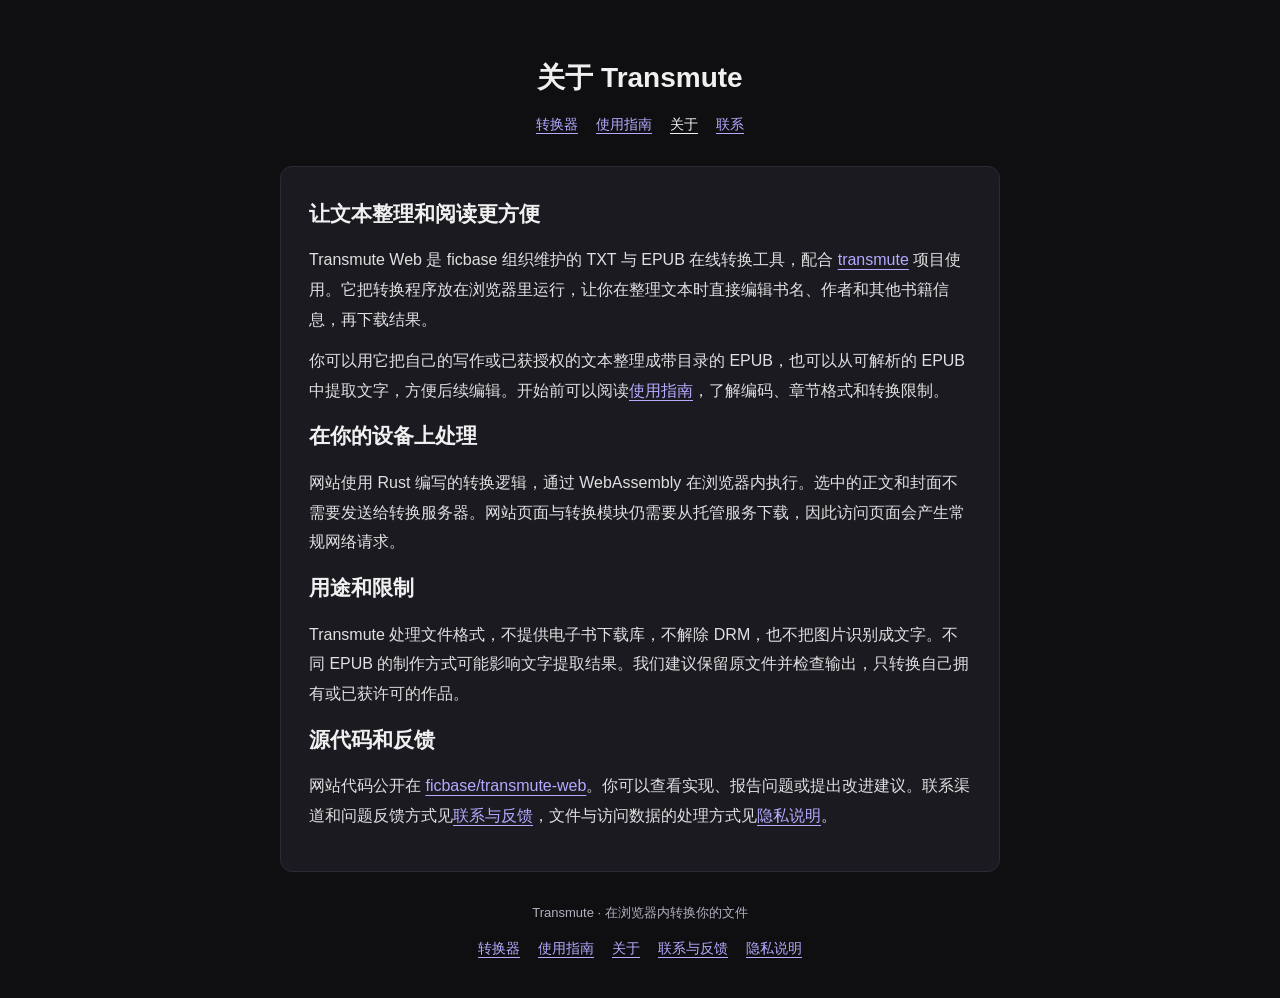
==== about.html @ 8e4ee38f "Prepare public site pages and AdSense ownership verification" ====
<!DOCTYPE html>
<html lang="zh-CN">
<head>
  <meta charset="UTF-8">
  <meta name="viewport" content="width=device-width, initial-scale=1.0">
  <title>关于 Transmute · Transmute</title>
  <meta name="description" content="Transmute 是 ficbase 组织的浏览器本地 TXT 与 EPUB 转换工具，了解项目用途、处理方式和开源代码。">
  <!-- site-metadata -->
  <link rel="stylesheet" href="site.css">
</head>
<body class="document-page">
  <div class="container">
    <header><h1>关于 Transmute</h1><nav class="site-nav" aria-label="网站导航"><a href="index.html">转换器</a><a href="guide.html">使用指南</a><a href="about.html" aria-current="page">关于</a><a href="contact.html">联系</a></nav></header>
    <main class="card site-content">
<h2>让文本整理和阅读更方便</h2>
<p>Transmute Web 是 ficbase 组织维护的 TXT 与 EPUB 在线转换工具，配合 <a href="https://github.com/ficbase/transmute">transmute</a> 项目使用。它把转换程序放在浏览器里运行，让你在整理文本时直接编辑书名、作者和其他书籍信息，再下载结果。</p>
<p>你可以用它把自己的写作或已获授权的文本整理成带目录的 EPUB，也可以从可解析的 EPUB 中提取文字，方便后续编辑。开始前可以阅读<a href="guide.html">使用指南</a>，了解编码、章节格式和转换限制。</p>
<h2>在你的设备上处理</h2>
<p>网站使用 Rust 编写的转换逻辑，通过 WebAssembly 在浏览器内执行。选中的正文和封面不需要发送给转换服务器。网站页面与转换模块仍需要从托管服务下载，因此访问页面会产生常规网络请求。</p>
<h2>用途和限制</h2>
<p>Transmute 处理文件格式，不提供电子书下载库，不解除 DRM，也不把图片识别成文字。不同 EPUB 的制作方式可能影响文字提取结果。我们建议保留原文件并检查输出，只转换自己拥有或已获许可的作品。</p>
<h2>源代码和反馈</h2>
<p>网站代码公开在 <a href="https://github.com/ficbase/transmute-web">ficbase/transmute-web</a>。你可以查看实现、报告问题或提出改进建议。联系渠道和问题反馈方式见<a href="contact.html">联系与反馈</a>，文件与访问数据的处理方式见<a href="privacy.html">隐私说明</a>。</p></main>
    <footer>Transmute · 在浏览器内转换你的文件
      <nav class="site-nav" aria-label="页脚导航"><a href="index.html">转换器</a><a href="guide.html">使用指南</a><a href="about.html">关于</a><a href="contact.html">联系与反馈</a><a href="privacy.html">隐私说明</a></nav>
    </footer>
  </div>
</body>
</html>
---- site.css ----
:root { color-scheme: dark; }
.site-nav { display: flex; flex-wrap: wrap; justify-content: center; gap: 10px 18px; margin-top: 18px; font-size: 14px; }
.site-nav a, .site-content a { color: #b4aaff; text-underline-offset: 4px; }
.site-nav a[aria-current="page"] { color: #f0f0f0; text-decoration: underline; }
.site-content { line-height: 1.85; }
.site-content h2 { margin: 0 0 12px; color: #f0f0f0; font-size: 21px; }
.site-content h3 { margin: 24px 0 8px; color: #f0f0f0; font-size: 17px; }
.site-content p, .site-content ul, .site-content ol, .site-content pre { margin: 12px 0; }
.site-content ul, .site-content ol { padding-left: 24px; }
.site-content li { margin: 6px 0; }
.site-content pre { white-space: pre-wrap; overflow-wrap: anywhere; padding: 16px; background: #111116; border-radius: 8px; font-size: 14px; }
.site-content .note { color: #b0b0c0; font-size: 14px; }
.document-page { margin: 0; padding: 40px 16px; min-height: 100vh; font-family: -apple-system, BlinkMacSystemFont, "Segoe UI", Roboto, sans-serif; background: #0f0f12; color: #e0e0e0; }
.document-page *, .document-page *::before, .document-page *::after { box-sizing: border-box; }
.document-page .container { max-width: 720px; margin: auto; }
.document-page header { text-align: center; margin-bottom: 32px; }
.document-page header h1 { font-size: 28px; color: #f0f0f0; }
.document-page .card { background: #1a1a20; border: 1px solid #2a2a35; border-radius: 12px; padding: 28px; }
.document-page footer { margin-top: 32px; text-align: center; color: #b0b0c0; font-size: 13px; }
.site-nav a:focus-visible, .site-content a:focus-visible { outline: 2px solid #b4aaff; outline-offset: 4px; }
@media (max-width: 480px) { .document-page { padding: 24px 12px; } .document-page .card { padding: 20px; } }
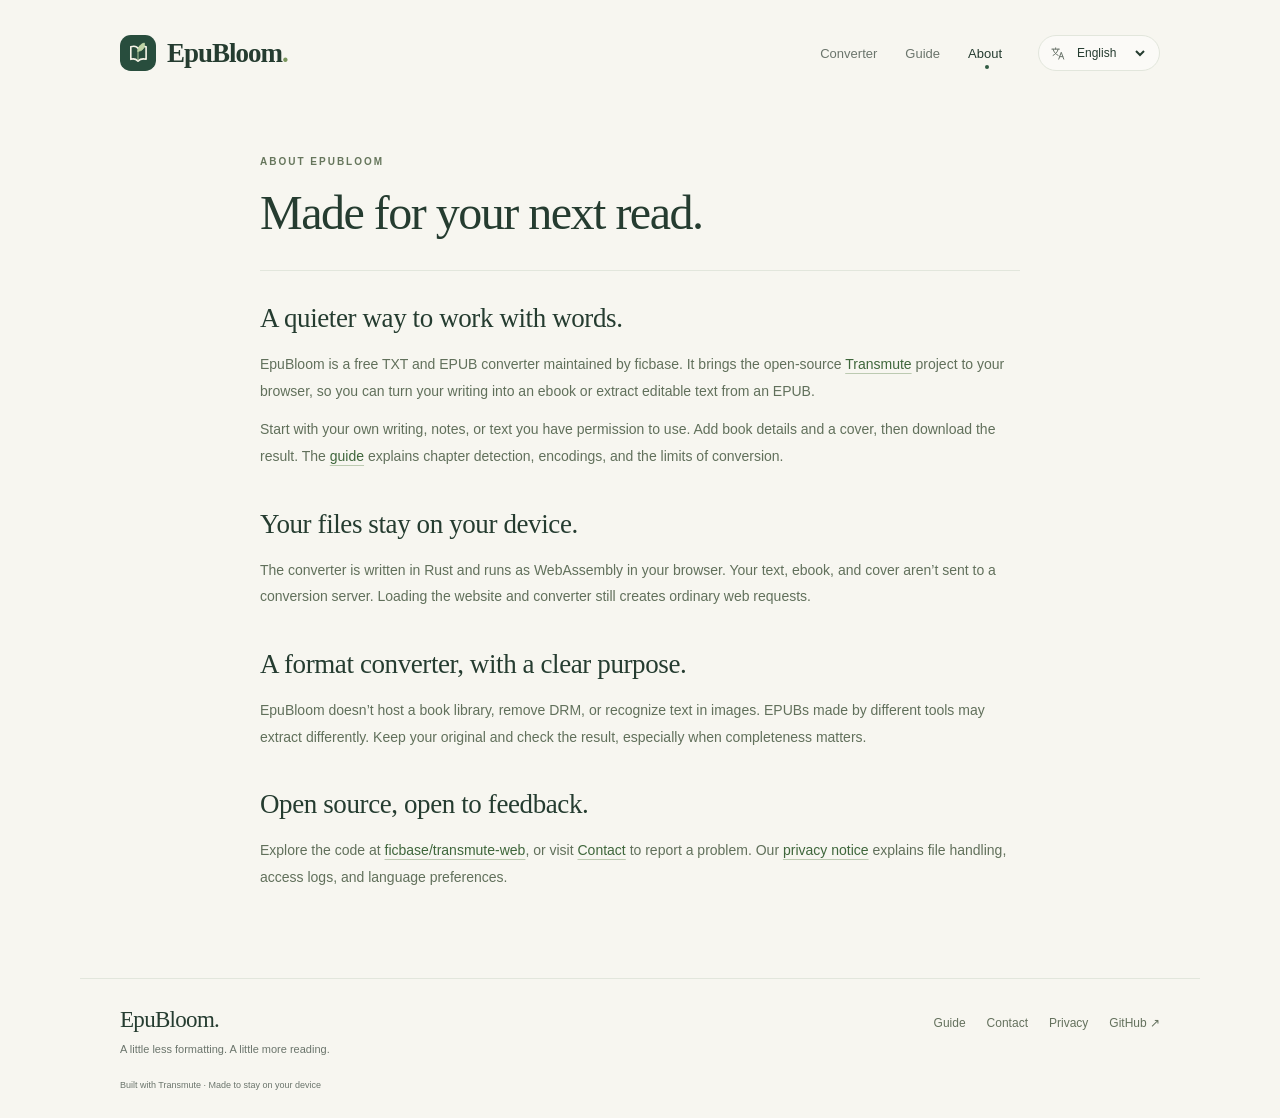
==== commit 09112436: "Refresh EpuBloom with an English-first bilingual interface" ====
--- a/about.html
+++ b/about.html
@@ -1,29 +1,19 @@
 <!DOCTYPE html>
-<html lang="zh-CN">
+<html lang="en">
 <head>
-  <meta charset="UTF-8">
-  <meta name="viewport" content="width=device-width, initial-scale=1.0">
-  <title>关于 Transmute · Transmute</title>
-  <meta name="description" content="Transmute 是 ficbase 组织的浏览器本地 TXT 与 EPUB 转换工具，了解项目用途、处理方式和开源代码。">
-  <!-- site-metadata -->
-  <link rel="stylesheet" href="site.css">
-</head>
-<body class="document-page">
-  <div class="container">
-    <header><h1>关于 Transmute</h1><nav class="site-nav" aria-label="网站导航"><a href="index.html">转换器</a><a href="guide.html">使用指南</a><a href="about.html" aria-current="page">关于</a><a href="contact.html">联系</a></nav></header>
-    <main class="card site-content">
-<h2>让文本整理和阅读更方便</h2>
-<p>Transmute Web 是 ficbase 组织维护的 TXT 与 EPUB 在线转换工具，配合 <a href="https://github.com/ficbase/transmute">transmute</a> 项目使用。它把转换程序放在浏览器里运行，让你在整理文本时直接编辑书名、作者和其他书籍信息，再下载结果。</p>
-<p>你可以用它把自己的写作或已获授权的文本整理成带目录的 EPUB，也可以从可解析的 EPUB 中提取文字，方便后续编辑。开始前可以阅读<a href="guide.html">使用指南</a>，了解编码、章节格式和转换限制。</p>
-<h2>在你的设备上处理</h2>
-<p>网站使用 Rust 编写的转换逻辑，通过 WebAssembly 在浏览器内执行。选中的正文和封面不需要发送给转换服务器。网站页面与转换模块仍需要从托管服务下载，因此访问页面会产生常规网络请求。</p>
-<h2>用途和限制</h2>
-<p>Transmute 处理文件格式，不提供电子书下载库，不解除 DRM，也不把图片识别成文字。不同 EPUB 的制作方式可能影响文字提取结果。我们建议保留原文件并检查输出，只转换自己拥有或已获许可的作品。</p>
-<h2>源代码和反馈</h2>
-<p>网站代码公开在 <a href="https://github.com/ficbase/transmute-web">ficbase/transmute-web</a>。你可以查看实现、报告问题或提出改进建议。联系渠道和问题反馈方式见<a href="contact.html">联系与反馈</a>，文件与访问数据的处理方式见<a href="privacy.html">隐私说明</a>。</p></main>
-    <footer>Transmute · 在浏览器内转换你的文件
-      <nav class="site-nav" aria-label="页脚导航"><a href="index.html">转换器</a><a href="guide.html">使用指南</a><a href="about.html">关于</a><a href="contact.html">联系与反馈</a><a href="privacy.html">隐私说明</a></nav>
-    </footer>
-  </div>
-</body>
-</html>
+<meta charset="UTF-8"><meta name="viewport" content="width=device-width, initial-scale=1.0">
+<title data-i18n="about.title">Made for your next read. · EpuBloom</title>
+<meta name="description" data-i18n-content="about.description" content="Learn about EpuBloom, the free browser-based TXT and EPUB converter maintained by ficbase.">
+<!-- site-metadata -->
+<link rel="icon" type="image/svg+xml" href="favicon.svg"><link rel="stylesheet" href="site.css">
+<script type="module" src="i18n.js"></script>
+</head><body class="document-page">
+<a class="skip-link" href="#main" data-i18n="skip">Skip to content</a>
+<header class="site-header shell">
+  <a class="brand" href="index.html" aria-label="EpuBloom home" data-i18n-label="brand.home"><img src="favicon.svg" width="36" height="36" alt=""><span>EpuBloom<span class="brand-dot">.</span></span></a>
+  <nav class="main-nav" aria-label="Main navigation" data-i18n-label="nav.label"><a href="index.html"><span data-i18n="nav.converter" >Converter</span></a><a href="guide.html"><span data-i18n="nav.guide" >Guide</span></a><a href="about.html" aria-current="page"><span data-i18n="nav.about" >About</span></a></nav>
+  <label class="language-control"><svg viewBox="0 0 24 24" aria-hidden="true"><path d="M3 5h12M9 3v2M5 5c1 5 4 8 8 10M13 5c-1 5-4 8-8 10M14 21l4-11 4 11M15.5 17h5"/></svg><select id="languageSelect" aria-label="Website language" data-i18n-label="language.label"><option value="en" lang="en">English</option><option value="zh" lang="zh-CN">简体中文</option></select></label>
+</header>
+<main id="main" class="document-shell shell"><div class="document-heading"><p data-i18n="about.eyebrow" class="eyebrow">ABOUT EPUBLOOM</p><h1 data-i18n="about.heading" >Made for your next read.</h1></div><article class="document-content"><h2 data-i18n="about.purpose.title" >A quieter way to work with words.</h2><p data-i18n-html="about.purpose.body" >EpuBloom is a free TXT and EPUB converter maintained by ficbase. It brings the open-source <a href="https://github.com/ficbase/transmute">Transmute</a> project to your browser, so you can turn your writing into an ebook or extract editable text from an EPUB.</p><p data-i18n-html="about.use.body" >Start with your own writing, notes, or text you have permission to use. Add book details and a cover, then download the result. The <a href="guide.html">guide</a> explains chapter detection, encodings, and the limits of conversion.</p><h2 data-i18n="about.local.title" >Your files stay on your device.</h2><p data-i18n-html="about.local.body" >The converter is written in Rust and runs as WebAssembly in your browser. Your text, ebook, and cover aren’t sent to a conversion server. Loading the website and converter still creates ordinary web requests.</p><h2 data-i18n="about.limits.title" >A format converter, with a clear purpose.</h2><p data-i18n-html="about.limits.body" >EpuBloom doesn’t host a book library, remove DRM, or recognize text in images. EPUBs made by different tools may extract differently. Keep your original and check the result, especially when completeness matters.</p><h2 data-i18n="about.open.title" >Open source, open to feedback.</h2><p data-i18n-html="about.open.body" >Explore the code at <a href="https://github.com/ficbase/transmute-web">ficbase/transmute-web</a>, or visit <a href="contact.html">Contact</a> to report a problem. Our <a href="privacy.html">privacy notice</a> explains file handling, access logs, and language preferences.</p></article></main>
+<footer class="site-footer shell"><div><a class="footer-brand" href="index.html">EpuBloom.</a><p data-i18n="footer.tagline" >A little less formatting. A little more reading.</p></div><nav aria-label="Footer navigation" data-i18n-label="nav.footer"><a href="guide.html"><span data-i18n="nav.guide" >Guide</span></a><a href="contact.html"><span data-i18n="nav.contact" >Contact</span></a><a href="privacy.html"><span data-i18n="nav.privacy" >Privacy</span></a><a href="https://github.com/ficbase/transmute-web">GitHub ↗</a></nav><p class="footer-credit"><span data-i18n="footer.powered" >Built with</span> <a href="https://github.com/ficbase/transmute">Transmute</a> · <span data-i18n="footer.local" >Made to stay on your device</span></p></footer>
+</body></html>
--- a/site.css
+++ b/site.css
@@ -1,21 +1,1610 @@
-:root { color-scheme: dark; }
-.site-nav { display: flex; flex-wrap: wrap; justify-content: center; gap: 10px 18px; margin-top: 18px; font-size: 14px; }
-.site-nav a, .site-content a { color: #b4aaff; text-underline-offset: 4px; }
-.site-nav a[aria-current="page"] { color: #f0f0f0; text-decoration: underline; }
-.site-content { line-height: 1.85; }
-.site-content h2 { margin: 0 0 12px; color: #f0f0f0; font-size: 21px; }
-.site-content h3 { margin: 24px 0 8px; color: #f0f0f0; font-size: 17px; }
-.site-content p, .site-content ul, .site-content ol, .site-content pre { margin: 12px 0; }
-.site-content ul, .site-content ol { padding-left: 24px; }
-.site-content li { margin: 6px 0; }
-.site-content pre { white-space: pre-wrap; overflow-wrap: anywhere; padding: 16px; background: #111116; border-radius: 8px; font-size: 14px; }
-.site-content .note { color: #b0b0c0; font-size: 14px; }
-.document-page { margin: 0; padding: 40px 16px; min-height: 100vh; font-family: -apple-system, BlinkMacSystemFont, "Segoe UI", Roboto, sans-serif; background: #0f0f12; color: #e0e0e0; }
-.document-page *, .document-page *::before, .document-page *::after { box-sizing: border-box; }
-.document-page .container { max-width: 720px; margin: auto; }
-.document-page header { text-align: center; margin-bottom: 32px; }
-.document-page header h1 { font-size: 28px; color: #f0f0f0; }
-.document-page .card { background: #1a1a20; border: 1px solid #2a2a35; border-radius: 12px; padding: 28px; }
-.document-page footer { margin-top: 32px; text-align: center; color: #b0b0c0; font-size: 13px; }
-.site-nav a:focus-visible, .site-content a:focus-visible { outline: 2px solid #b4aaff; outline-offset: 4px; }
-@media (max-width: 480px) { .document-page { padding: 24px 12px; } .document-page .card { padding: 20px; } }
+:root {
+  color-scheme:light;
+  --paper:#f7f6f0;
+  --ink:#253c30;
+  --muted:#6b756c;
+  --green:#315b43;
+  --line:#e2e6dc;
+  --accent:#e6eddf;
+  --white:#fffefa;
+  --serif:Georgia,'Times New Roman','Songti SC',serif;
+  --sans:-apple-system,BlinkMacSystemFont,'Segoe UI',Roboto,'Noto Sans',sans-serif;
+}
+
+*,*::before,*::after {
+  box-sizing:border-box;
+}
+
+body {
+  margin:0;
+  background:var(--paper);
+  color:var(--ink);
+  font-family:var(--sans);
+  font-size:15px;
+  -webkit-font-smoothing:antialiased;
+}
+
+button,input,select,textarea {
+  font:inherit;
+}
+
+button,a,input,select,textarea,[tabindex] {
+  -webkit-tap-highlight-color:transparent;
+}
+
+a {
+  color:inherit;
+  text-underline-offset:4px;
+}
+
+button {
+  cursor:pointer;
+}
+
+button:disabled {
+  cursor:not-allowed;
+}
+
+button,input,textarea,select {
+  max-width:100%;
+}
+
+button:focus-visible,a:focus-visible,input:focus-visible,select:focus-visible,textarea:focus-visible,[tabindex]:focus-visible,summary:focus-visible {
+  outline:3px solid #7c9e65;
+  outline-offset:4px;
+}
+
+svg {
+  fill:none;
+  stroke:currentColor;
+  stroke-width:1.6;
+  stroke-linecap:round;
+  stroke-linejoin:round;
+}
+
+.shell {
+  max-width:1120px;
+  margin-inline:auto;
+  padding-inline:40px;
+}
+
+.skip-link {
+  position:absolute;
+  left:20px;
+  top:-80px;
+  z-index:10;
+  background:var(--green);
+  color:white;
+  padding:14px;
+  border-radius:8px;
+}
+
+.skip-link:focus {
+  top:12px;
+}
+
+.site-header {
+  display:flex;
+  align-items:center;
+  min-height:106px;
+  gap:36px;
+}
+
+.brand {
+  display:flex;
+  align-items:center;
+  gap:11px;
+  text-decoration:none;
+  font-family:var(--serif);
+  font-size:27px;
+  letter-spacing:-1px;
+  font-weight:600;
+  white-space:nowrap;
+}
+
+.brand img {
+  display:block;
+}
+
+.brand-dot {
+  color:#7a965d;
+}
+
+.main-nav {
+  display:flex;
+  gap:28px;
+  margin-left:auto;
+  align-items:center;
+}
+
+.main-nav a {
+  text-decoration:none;
+  color:var(--muted);
+  font-size:13px;
+  font-weight:500;
+  padding-block:8px;
+  position:relative;
+}
+
+.main-nav a:hover,.main-nav a[aria-current] {
+  color:var(--ink);
+}
+
+.main-nav a[aria-current]::after {
+  content:'';
+  position:absolute;
+  bottom:0;
+  left:50%;
+  width:4px;
+  height:4px;
+  background:var(--green);
+  border-radius:50%;
+}
+
+.language-control {
+  display:flex;
+  align-items:center;
+  gap:7px;
+  border:1px solid var(--line);
+  border-radius:24px;
+  padding:8px 11px;
+  background:#ffffff70;
+}
+
+.language-control svg {
+  width:15px;
+  height:15px;
+  flex-shrink:0;
+  color:var(--muted);
+}
+
+.language-control select {
+  border:0;
+  background:transparent;
+  color:var(--ink);
+  font-size:12px;
+  cursor:pointer;
+  min-width:76px;
+  padding:1px;
+}
+
+.hero {
+  display:grid;
+  grid-template-columns:1.35fr 1fr;
+  align-items:center;
+  gap:40px;
+  padding:50px 0 58px;
+}
+
+.eyebrow {
+  font-size:10px;
+  letter-spacing:2px;
+  line-height:1.6;
+  font-weight:700;
+  color:#66765c;
+  margin:0 0 15px;
+}
+
+.hero h1 {
+  font-family:var(--serif);
+  font-size:65px;
+  line-height:1.04;
+  font-weight:400;
+  letter-spacing:-2.8px;
+  margin:0;
+  max-width:650px;
+}
+
+.hero h1 em {
+  font-weight:400;
+  color:#6b8255;
+}
+
+.hero-description {
+  font-size:15px;
+  line-height:1.85;
+  max-width:470px;
+  color:var(--muted);
+  margin:22px 0;
+}
+
+.hero-facts {
+  display:flex;
+  flex-wrap:wrap;
+  gap:9px 19px;
+  align-items:center;
+  font-size:10px;
+  color:#727e6c;
+  line-height:1.7;
+}
+
+.hero-facts>span {
+  display:flex;
+  align-items:center;
+  gap:6px;
+}
+
+.privacy-dot {
+  width:6px;
+  height:6px;
+  background:#729461;
+  border-radius:50%;
+}
+
+.book-art {
+  height:270px;
+  position:relative;
+  margin-right:8px;
+  pointer-events:none;
+  isolation:isolate;
+}
+
+.orbit {
+  position:absolute;
+  border:1px solid #e2e5d7;
+  border-radius:50%;
+  z-index:-2;
+}
+
+.orbit-one {
+  width:280px;
+  height:250px;
+  left:35px;
+  top:4px;
+  transform:rotate(-22deg);
+}
+
+.orbit-two {
+  width:240px;
+  height:210px;
+  left:55px;
+  top:23px;
+  transform:rotate(24deg);
+}
+
+.book-shadow {
+  position:absolute;
+  left:75px;
+  top:227px;
+  width:225px;
+  height:30px;
+  border-radius:50%;
+  background:#4a5a3826;
+  filter:blur(15px);
+}
+
+.back-book {
+  position:absolute;
+  left:126px;
+  top:20px;
+  width:150px;
+  height:214px;
+  background:#d7c8a4;
+  border-radius:3px 10px 10px 3px;
+  transform:rotate(16deg);
+  box-shadow:5px 6px 0 #e8dfc8,6px 8px 0 #c8b994;
+}
+
+.back-book::before {
+  content:'';
+  position:absolute;
+  inset:12px;
+  border:1px solid #b3a37d;
+}
+
+.back-book span {
+  position:absolute;
+  width:60px;
+  height:1px;
+  background:#b5a37c;
+  left:45px;
+  top:40px;
+}
+
+.front-book {
+  position:absolute;
+  left:73px;
+  top:1px;
+  width:160px;
+  height:232px;
+  transform:rotate(-12deg);
+  background:#3c5d49;
+  border-radius:3px 9px 9px 3px;
+  box-shadow:4px 5px 0 #eeecd8,5px 8px 0 #aab09b,7px 12px 20px #243f332b;
+}
+
+.book-spine {
+  position:absolute;
+  left:9px;
+  top:0;
+  bottom:0;
+  width:1px;
+  background:#ffffff12;
+  box-shadow:2px 0 5px #0002;
+}
+
+.book-cover {
+  text-align:center;
+  padding:23px 13px 10px 22px;
+  color:#eceacb;
+}
+
+.book-small {
+  display:block;
+  font-size:6px;
+  letter-spacing:2px;
+}
+
+.book-title {
+  display:block;
+  font-family:var(--serif);
+  font-size:26px;
+  line-height:1.04;
+  margin-top:13px;
+  font-style:italic;
+  font-weight:400;
+}
+
+.book-cover svg {
+  width:64px;
+  height:83px;
+  margin:9px auto 4px;
+  display:block;
+  stroke:#d4dbb1;
+  stroke-width:1.5;
+}
+
+.book-cover svg path:first-child {
+  fill:#bccb8b38;
+}
+
+.book-edition {
+  font-size:5px;
+  letter-spacing:1.3px;
+}
+
+.art-caption {
+  position:absolute;
+  bottom:-5px;
+  left:50px;
+  right:0;
+  text-align:center;
+  font-family:var(--serif);
+  font-size:12px;
+  font-style:italic;
+  color:#8b927d;
+  transform:rotate(-4deg);
+}
+
+.workspace {
+  display:grid;
+  grid-template-columns:minmax(0,1fr) 272px;
+  gap:26px;
+  align-items:start;
+}
+
+.converter-card {
+  background:var(--white);
+  border:1px solid #e4e8dc;
+  border-radius:18px;
+  padding:28px;
+  box-shadow:0 8px 32px #35452a06;
+}
+
+.card-heading {
+  display:flex;
+  align-items:center;
+  justify-content:space-between;
+  gap:15px;
+  margin-bottom:24px;
+}
+
+.card-heading .eyebrow {
+  font-size:9px;
+  letter-spacing:1.8px;
+  margin:0 0 6px;
+}
+
+.card-heading h2 {
+  font-family:var(--serif);
+  font-size:25px;
+  font-weight:400;
+  letter-spacing:-.6px;
+  margin:0;
+}
+
+.version-badge {
+  font-size:9px;
+  white-space:nowrap;
+  background:#f1f3e9;
+  border:1px solid #e9edde;
+  color:#6c7c61;
+  border-radius:20px;
+  padding:7px 9px;
+  letter-spacing:.6px;
+}
+
+.dropzone {
+  position:relative;
+  background:#f9faf5;
+  border:1.5px dashed #cad4bd;
+  border-radius:12px;
+  padding:30px 18px 26px;
+  text-align:center;
+  cursor:pointer;
+  transition:background .18s,border-color .18s;
+}
+
+.dropzone:hover,.dropzone.drag {
+  background:#eef3e7;
+  border-color:#7c9a66;
+}
+
+.dropzone[aria-disabled=true],.cover-zone[aria-disabled=true] {
+  cursor:wait;
+}
+
+.dropzone input,.cover-zone input {
+  position:absolute;
+  width:1px;
+  height:1px;
+  opacity:0;
+  overflow:hidden;
+  pointer-events:none;
+}
+
+.file-illustration {
+  display:flex;
+  align-items:center;
+  justify-content:center;
+  gap:17px;
+  height:82px;
+  margin-bottom:14px;
+}
+
+.format-sheet {
+  display:flex;
+  flex-direction:column;
+  align-items:center;
+  justify-content:center;
+  gap:7px;
+  width:54px;
+  height:68px;
+  border:1px solid #d9ddce;
+  border-radius:7px;
+  background:white;
+  box-shadow:0 3px 6px #30402a05;
+}
+
+.format-sheet svg {
+  width:22px;
+  height:22px;
+  stroke-width:1.3;
+}
+
+.format-sheet b {
+  font-size:8px;
+  font-weight:600;
+  letter-spacing:1px;
+}
+
+.txt-sheet {
+  transform:rotate(-10deg);
+  color:#829473;
+}
+
+.epub-sheet {
+  transform:rotate(9deg);
+  background:#e9eddd;
+  border-color:#d3ddbf;
+  color:#536d41;
+}
+
+.swap-icon {
+  width:20px;
+  height:20px;
+  color:#97a48a;
+  stroke-width:1.2;
+}
+
+.drop-title {
+  font-size:15px;
+  font-weight:500;
+  margin:0 0 6px;
+}
+
+.drop-hint {
+  font-size:12px;
+  color:var(--muted);
+  margin:0 0 18px;
+}
+
+.browse-button {
+  display:inline-block;
+  font-size:11px;
+  border:1px solid #d8dfcd;
+  background:#fffefa;
+  color:#4a6740;
+  border-radius:7px;
+  padding:10px 17px;
+  font-weight:600;
+  box-shadow:0 2px 2px #30402a03;
+}
+
+.file-row {
+  display:flex;
+  align-items:center;
+  gap:10px;
+  border:1px solid var(--line);
+  background:#f3f6ec;
+  border-radius:10px;
+  padding:15px 13px;
+  min-width:0;
+}
+
+.file-row .name {
+  flex:1;
+  min-width:0;
+  overflow-wrap:anywhere;
+  font-size:13px;
+}
+
+.file-check {
+  border:1px solid #d0ddc4;
+  width:26px;
+  height:26px;
+  display:grid;
+  place-items:center;
+  border-radius:50%;
+  color:#5c7b47;
+  flex-shrink:0;
+}
+
+.badge {
+  padding:5px 7px;
+  font-size:9px;
+  letter-spacing:.7px;
+  border-radius:4px;
+  background:#dde8d3;
+  color:#466136;
+}
+
+.remove {
+  border:0;
+  background:transparent;
+  color:#7b8872;
+  padding:0 5px;
+  font-size:23px;
+  line-height:1.2;
+  border-radius:3px;
+}
+
+.remove:hover {
+  color:#9f4e3b;
+}
+
+.cover-row {
+  margin-top:14px;
+}
+
+.cover-zone {
+  display:flex;
+  align-items:center;
+  gap:12px;
+  position:relative;
+  border:1px dashed var(--line);
+  border-radius:9px;
+  padding:14px;
+  cursor:pointer;
+}
+
+.cover-zone:hover {
+  background:#f8faf3;
+}
+
+.cover-zone p {
+  margin:0;
+  font-size:12px;
+  font-weight:500;
+}
+
+.cover-zone .muted {
+  font-size:11px;
+  color:var(--muted);
+  margin-top:4px;
+  font-weight:400;
+  line-height:1.5;
+}
+
+.cover-plus {
+  width:31px;
+  height:35px;
+  border:1px solid var(--line);
+  border-radius:5px;
+  display:grid;
+  place-items:center;
+  color:#809374;
+  font-size:21px;
+  flex-shrink:0;
+}
+
+.meta-section {
+  margin-top:14px;
+  border:1px solid var(--line);
+  border-radius:9px;
+  overflow:hidden;
+}
+
+.meta-header {
+  width:100%;
+  border:0;
+  background:transparent;
+  display:flex;
+  align-items:center;
+  justify-content:space-between;
+  text-align:left;
+  padding:15px;
+  color:var(--ink);
+  font-size:12px;
+  font-weight:500;
+}
+
+.meta-header:hover {
+  background:#f7f8f0;
+}
+
+.meta-header small {
+  font-size:10px;
+  font-weight:400;
+  color:var(--muted);
+  margin-left:10px;
+}
+
+.arrow {
+  transition:transform .2s;
+  font-size:19px;
+  line-height:1;
+}
+
+.meta-header.open .arrow {
+  transform:rotate(180deg);
+}
+
+.meta-body {
+  display:none;
+  padding:3px 15px 17px;
+}
+
+.meta-grid.show {
+  display:grid;
+  grid-template-columns:minmax(0,1fr) minmax(0,1fr);
+  gap:15px;
+}
+
+.meta-row {
+  min-width:0;
+}
+
+.full {
+  grid-column:1/-1;
+}
+
+.meta-row label {
+  display:block;
+  font-size:11px;
+  margin-bottom:7px;
+  color:#5d6d56;
+}
+
+.meta-row input,.meta-row textarea {
+  width:100%;
+  background:white;
+  border:1px solid #dfe5d8;
+  border-radius:6px;
+  padding:10px 11px;
+  color:var(--ink);
+  font-size:12px;
+  outline-offset:1px;
+}
+
+.meta-row input::placeholder,.meta-row textarea::placeholder {
+  color:#8d9686;
+}
+
+.meta-row textarea {
+  resize:vertical;
+  min-height:75px;
+}
+
+.field-hint {
+  font-size:10px;
+  color:var(--muted);
+  line-height:1.6;
+  margin:0;
+}
+
+.btn {
+  width:100%;
+  padding:15px 20px;
+  margin-top:20px;
+  border:1px solid transparent;
+  border-radius:9px;
+  font-size:12px;
+  font-weight:600;
+  transition:background .18s,box-shadow .18s;
+}
+
+.btn-primary {
+  background:var(--green);
+  color:white;
+  box-shadow:0 3px 6px #315b4310;
+}
+
+.btn-primary:not(:disabled):hover {
+  background:#254b36;
+  box-shadow:0 4px 12px #315b4320;
+}
+
+.btn-primary:disabled {
+  background:#e7ebdf;
+  color:#94a088;
+  box-shadow:none;
+}
+
+.btn-primary:not(:disabled)::after {
+  content:' →';
+  margin-left:10px;
+}
+
+.btn-download {
+  display:none;
+  background:#eaf1e2;
+  color:#35592b;
+  border-color:#d4e2c7;
+  margin-top:10px;
+}
+
+.btn-download.show {
+  display:block;
+}
+
+.btn-download:hover {
+  background:#deeacf;
+}
+
+.status {
+  min-height:16px;
+  margin-top:12px;
+  text-align:center;
+  font-size:11px;
+  color:var(--muted);
+  line-height:1.5;
+  overflow-wrap:anywhere;
+}
+
+.status:empty {
+  min-height:0;
+  margin:0;
+}
+
+.status.success {
+  color:#4e7542;
+}
+
+.status.error {
+  color:#a14f3f;
+}
+
+.local-note {
+  display:flex;
+  align-items:center;
+  justify-content:center;
+  gap:6px;
+  color:#8b9680;
+  font-size:9px;
+  margin-top:18px;
+  line-height:1.5;
+  text-align:center;
+}
+
+.local-note svg {
+  width:13px;
+  height:13px;
+  flex-shrink:0;
+}
+
+.workspace-aside {
+  padding-top:10px;
+}
+
+.steps-card {
+  padding:8px 6px 22px 13px;
+}
+
+.steps-card .eyebrow {
+  font-size:9px;
+  margin-bottom:13px;
+}
+
+.steps-card h2 {
+  font-family:var(--serif);
+  font-size:29px;
+  line-height:1.2;
+  letter-spacing:-.5px;
+  font-weight:400;
+  margin:0 0 24px;
+  max-width:180px;
+}
+
+.steps-card ol {
+  list-style:none;
+  padding:0;
+  margin:0;
+  display:grid;
+  gap:22px;
+}
+
+.steps-card li {
+  display:flex;
+  gap:11px;
+}
+
+.step-number {
+  font-family:var(--serif);
+  font-size:12px;
+  color:#9ca88b;
+  padding-top:3px;
+}
+
+.steps-card h3 {
+  font-size:12px;
+  font-weight:500;
+  margin:0 0 5px;
+}
+
+.steps-card li p {
+  font-size:11px;
+  color:var(--muted);
+  line-height:1.7;
+  margin:0;
+}
+
+.sample-card {
+  padding:21px 20px;
+  background:#eaf0e2;
+  border-radius:11px;
+  position:relative;
+  overflow:hidden;
+}
+
+.sample-label {
+  font-size:8px;
+  letter-spacing:1.3px;
+  font-weight:600;
+  color:#748569;
+}
+
+.sample-card h3 {
+  font-family:var(--serif);
+  font-size:22px;
+  font-weight:400;
+  margin:10px 0;
+}
+
+.sample-card p {
+  font-size:11px;
+  line-height:1.7;
+  color:#718167;
+  margin:0 0 16px;
+}
+
+.sample-card a {
+  display:flex;
+  align-items:center;
+  justify-content:space-between;
+  font-size:10px;
+  font-weight:600;
+  text-decoration:none;
+}
+
+.sample-card a:hover {
+  text-decoration:underline;
+}
+
+.sample-card a>span:last-child {
+  font-size:17px;
+  font-weight:400;
+}
+
+.benefits {
+  display:grid;
+  grid-template-columns:repeat(3,minmax(0,1fr));
+  gap:45px;
+  margin:54px 0 47px;
+  padding:0 5px;
+}
+
+.benefit-icon {
+  font-family:var(--serif);
+  font-size:14px;
+  font-style:italic;
+  color:#8b9d77;
+}
+
+.benefits h3 {
+  font-family:var(--serif);
+  font-size:20px;
+  line-height:1.3;
+  letter-spacing:-.3px;
+  font-weight:400;
+  margin:13px 0 10px;
+}
+
+.benefits p {
+  font-size:12px;
+  line-height:1.8;
+  color:var(--muted);
+  margin:0;
+}
+
+.home-faq {
+  border-top:1px solid var(--line);
+  padding:39px 5px 44px;
+  display:grid;
+  grid-template-columns:.9fr 1.4fr;
+  gap:55px;
+}
+
+.home-faq .eyebrow {
+  font-size:9px;
+  margin-bottom:10px;
+}
+
+.home-faq h2 {
+  font-family:var(--serif);
+  font-size:28px;
+  line-height:1.2;
+  font-weight:400;
+  letter-spacing:-.6px;
+  margin:0 0 16px;
+  max-width:260px;
+}
+
+.text-link {
+  font-size:11px;
+  font-weight:500;
+}
+
+.faq-list details {
+  border-bottom:1px solid var(--line);
+}
+
+.faq-list details:first-child {
+  border-top:1px solid var(--line);
+}
+
+.faq-list summary {
+  position:relative;
+  list-style:none;
+  padding:17px 25px 17px 0;
+  font-size:12px;
+  line-height:1.6;
+  cursor:pointer;
+}
+
+.faq-list summary::-webkit-details-marker {
+  display:none;
+}
+
+.faq-list summary::after {
+  content:'+';
+  position:absolute;
+  right:4px;
+  color:#8c9b7e;
+}
+
+.faq-list details[open] summary::after {
+  content:'−';
+}
+
+.faq-list p {
+  font-size:12px;
+  line-height:1.8;
+  color:var(--muted);
+  margin:0 20px 18px 0;
+}
+
+.site-footer {
+  border-top:1px solid var(--line);
+  padding-top:28px;
+  padding-bottom:25px;
+  display:grid;
+  grid-template-columns:1fr auto;
+  gap:20px;
+}
+
+.footer-brand {
+  font-family:var(--serif);
+  font-size:23px;
+  text-decoration:none;
+  letter-spacing:-.7px;
+}
+
+.site-footer p {
+  font-size:10px;
+  color:#859079;
+  margin:7px 0 0;
+  line-height:1.7;
+}
+
+.site-footer nav {
+  display:flex;
+  align-items:start;
+  gap:21px;
+  padding-top:9px;
+}
+
+.site-footer nav a {
+  font-size:10px;
+  text-decoration:none;
+  color:#737f69;
+}
+
+.site-footer nav a:hover {
+  text-decoration:underline;
+}
+
+.site-footer .footer-credit {
+  grid-column:1/-1;
+  font-size:9px;
+  color:#98a18d;
+  margin:0;
+}
+
+.footer-credit a {
+  color:inherit;
+  text-decoration:none;
+}
+
+.document-shell {
+  max-width:840px;
+  padding-top:48px;
+  padding-bottom:75px;
+}
+
+.document-heading {
+  border-bottom:1px solid var(--line);
+  padding-bottom:30px;
+  margin-bottom:30px;
+}
+
+.document-heading h1 {
+  font-family:var(--serif);
+  font-size:48px;
+  font-weight:400;
+  line-height:1.15;
+  letter-spacing:-1.5px;
+  margin:0;
+  max-width:660px;
+}
+
+.document-content {
+  font-size:14px;
+  line-height:1.9;
+  color:#61705b;
+}
+
+.document-content h2 {
+  font-family:var(--serif);
+  font-size:27px;
+  letter-spacing:-.4px;
+  line-height:1.3;
+  font-weight:400;
+  color:var(--ink);
+  margin:37px 0 15px;
+}
+
+.document-content h2:first-child {
+  margin-top:0;
+}
+
+.document-content h3 {
+  font-size:15px;
+  font-weight:600;
+  color:var(--ink);
+  margin:30px 0 10px;
+}
+
+.document-content p {
+  margin:12px 0;
+}
+
+.document-content ul,.document-content ol {
+  padding-left:24px;
+}
+
+.document-content li {
+  padding-left:5px;
+  margin:12px 0;
+}
+
+.document-content a {
+  color:#3e663b;
+  text-decoration-color:#bccab1;
+}
+
+.document-content a:hover {
+  text-decoration-color:#3e663b;
+}
+
+.document-content pre {
+  padding:24px;
+  background:#eaf0e2;
+  border:1px solid #dfe7d5;
+  border-radius:10px;
+  white-space:pre-wrap;
+  overflow-wrap:anywhere;
+  font:12px/1.9 ui-monospace,SFMono-Regular,Consolas,monospace;
+  color:#536b47;
+  margin:22px 0;
+}
+
+.document-content .note {
+  font-size:11px;
+  color:#8a947e;
+  margin-bottom:25px;
+}
+
+html[lang=zh-CN] .hero h1 {
+  font-size:58px;
+  line-height:1.22;
+  letter-spacing:-1.5px;
+}
+
+html[lang=zh-CN] .hero h1 em {
+  font-style:normal;
+}
+
+html[lang=zh-CN] .document-heading h1 {
+  font-size:41px;
+  line-height:1.4;
+}
+
+html[lang=zh-CN] .eyebrow {
+  letter-spacing:1px;
+}
+
+html[lang=zh-CN] .steps-card h2 {
+  font-size:25px;
+  line-height:1.4;
+}
+
+@media(min-width:1400px) {
+  .shell {
+    max-width:1200px;
+  }
+  .hero {
+    padding-top:65px;
+    padding-bottom:70px;
+  }
+  .hero h1 {
+    font-size:73px;
+  }
+  .book-art {
+    margin-left:25px;
+  }
+  .workspace {
+    grid-template-columns:minmax(0,1fr) 290px;
+  }
+  .document-shell {
+    max-width:840px;
+  }
+}
+
+@media(max-width:900px) {
+  .shell {
+    padding-inline:28px;
+  }
+  .site-header {
+    gap:22px;
+    min-height:90px;
+  }
+  .main-nav {
+    gap:20px;
+  }
+  .hero {
+    gap:15px;
+    padding-top:35px;
+    padding-bottom:42px;
+  }
+  .hero h1 {
+    font-size:53px;
+    letter-spacing:-2px;
+  }
+  .hero-description {
+    font-size:14px;
+  }
+  .book-art {
+    transform:scale(.87);
+    transform-origin:center;
+    min-width:280px;
+    margin-right:-20px;
+  }
+  .workspace {
+    grid-template-columns:minmax(0,1fr) 235px;
+    gap:20px;
+  }
+  .converter-card {
+    padding:22px;
+  }
+  .card-heading h2 {
+    font-size:23px;
+  }
+  .benefits {
+    gap:24px;
+  }
+  .benefits h3 {
+    font-size:19px;
+  }
+  .home-faq {
+    gap:30px;
+  }
+  html[lang=zh-CN] .hero h1 {
+    font-size:45px;
+  }
+  .document-shell {
+    padding-top:35px;
+  }
+}
+
+@media(max-width:680px) {
+  .shell {
+    padding-inline:22px;
+  }
+  .site-header {
+    min-height:84px;
+    gap:12px;
+    flex-wrap:wrap;
+    padding-block:18px 8px;
+  }
+  .brand {
+    font-size:25px;
+    gap:8px;
+  }
+  .brand img {
+    width:31px;
+    height:31px;
+  }
+  .language-control {
+    margin-left:auto;
+    padding:7px 9px;
+  }
+  .main-nav {
+    order:3;
+    flex-basis:100%;
+    justify-content:center;
+    margin:8px 0 0;
+    gap:35px;
+    padding-bottom:7px;
+    border-bottom:1px solid var(--line);
+  }
+  .main-nav a {
+    font-size:12px;
+  }
+  .hero {
+    grid-template-columns:1fr;
+    padding:31px 0 33px;
+    gap:0;
+    text-align:center;
+  }
+  .hero-copy {
+    max-width:520px;
+    margin:auto;
+  }
+  .hero h1 {
+    font-size:53px;
+    line-height:1.07;
+    letter-spacing:-2px;
+  }
+  .hero-description {
+    font-size:13px;
+    max-width:390px;
+    margin:19px auto;
+  }
+  .hero .eyebrow {
+    font-size:9px;
+  }
+  .hero-facts {
+    justify-content:center;
+    font-size:9px;
+    gap:8px 13px;
+  }
+  .book-art {
+    height:223px;
+    width:320px;
+    min-width:0;
+    justify-self:center;
+    transform:scale(.8);
+    transform-origin:top center;
+    margin:35px 0 -26px;
+  }
+  .art-caption {
+    bottom:-29px;
+  }
+  .workspace {
+    grid-template-columns:1fr;
+    gap:22px;
+  }
+  .converter-card {
+    padding:22px;
+    border-radius:14px;
+  }
+  .card-heading {
+    margin-bottom:20px;
+  }
+  .card-heading h2 {
+    font-size:24px;
+  }
+  .dropzone {
+    padding:27px 12px 24px;
+  }
+  .workspace-aside {
+    display:grid;
+    grid-template-columns:1.1fr 1fr;
+    gap:24px;
+    padding:4px 0 0;
+  }
+  .steps-card {
+    padding:0 0 0 3px;
+  }
+  .steps-card h2 {
+    font-size:26px;
+    margin-bottom:19px;
+  }
+  .steps-card ol {
+    gap:15px;
+  }
+  .steps-card li {
+    gap:8px;
+  }
+  .steps-card li p {
+    font-size:10px;
+  }
+  .sample-card {
+    align-self:start;
+    padding:18px 16px;
+  }
+  .sample-card h3 {
+    font-size:23px;
+    line-height:1.2;
+  }
+  .sample-card p {
+    font-size:11px;
+  }
+  .sample-card a {
+    font-size:10px;
+    gap:8px;
+  }
+  .benefits {
+    grid-template-columns:1fr;
+    gap:24px;
+    margin:35px 0;
+    padding:0 2px;
+  }
+  .benefits article {
+    display:grid;
+    grid-template-columns:35px 1fr;
+    gap:0 7px;
+  }
+  .benefit-icon {
+    grid-row:1/3;
+    padding-top:3px;
+  }
+  .benefits h3 {
+    font-size:22px;
+    margin:0 0 7px;
+  }
+  .benefits p {
+    font-size:12px;
+    max-width:450px;
+  }
+  .home-faq {
+    grid-template-columns:1fr;
+    gap:25px;
+    padding:29px 2px 35px;
+  }
+  .home-faq h2 {
+    max-width:100%;
+    font-size:29px;
+    margin-bottom:12px;
+  }
+  .faq-list summary {
+    font-size:12px;
+    padding-block:17px;
+  }
+  .site-footer {
+    grid-template-columns:1fr;
+    padding-top:25px;
+    gap:17px;
+  }
+  .site-footer nav {
+    padding-top:0;
+    flex-wrap:wrap;
+    gap:23px;
+  }
+  .site-footer .footer-credit {
+    font-size:9px;
+  }
+  .document-shell {
+    padding-top:35px;
+    padding-bottom:45px;
+  }
+  .document-heading {
+    padding-bottom:25px;
+  }
+  .document-heading h1 {
+    font-size:40px;
+    letter-spacing:-1px;
+  }
+  .document-content {
+    font-size:13px;
+  }
+  .document-content h2 {
+    font-size:25px;
+  }
+  .document-content h3 {
+    font-size:14px;
+  }
+  .document-content pre {
+    padding:18px;
+    font-size:11px;
+  }
+  html[lang=zh-CN] .hero h1 {
+    font-size:43px;
+    letter-spacing:-1px;
+  }
+  html[lang=zh-CN] .document-heading h1 {
+    font-size:34px;
+  }
+  html[lang=zh-CN] .steps-card h2 {
+    font-size:23px;
+  }
+}
+
+@media(max-width:380px) {
+  .shell {
+    padding-inline:16px;
+  }
+  .hero h1 {
+    font-size:47px;
+  }
+  .converter-card {
+    padding:17px;
+  }
+  .drop-title {
+    font-size:14px;
+  }
+  .card-heading h2 {
+    font-size:22px;
+  }
+  .version-badge {
+    font-size:8px;
+    padding:6px;
+  }
+  .workspace-aside {
+    gap:16px;
+  }
+  .meta-grid.show {
+    grid-template-columns:1fr;
+  }
+  .full {
+    grid-column:auto;
+  }
+  .sample-card {
+    padding:17px 12px;
+  }
+  .local-note {
+    font-size:8px;
+  }
+  html[lang=zh-CN] .hero h1 {
+    font-size:38px;
+  }
+}
+
+@media(prefers-reduced-motion:reduce) {
+  *,*::before,*::after {
+    transition:none!important;
+    scroll-behavior:auto!important;
+  }
+}
+
+/* Keep the converter close to the first screen on small devices. */
+@media(max-width:680px) {
+  .hero {
+    grid-template-columns:minmax(0,1fr);
+  }
+  .hero-copy {
+    width:100%;
+    min-width:0;
+  }
+  .hero h1 {
+    font-size:46px;
+  }
+  .book-art {
+    display:none;
+  }
+  .hero-description {
+    margin:17px auto;
+  }
+  .hero {
+    padding-bottom:30px;
+  }
+  .meta-row input,.meta-row textarea {
+    font-size:16px;
+  }
+  .steps-card li p {
+    font-size:12px;
+  }
+  .sample-card a {
+    font-size:11px;
+  }
+}
+
+@media(max-width:380px) {
+  .hero h1 {
+    font-size:40px;
+  }
+  .workspace-aside {
+    grid-template-columns:1fr;
+  }
+  .steps-card h2 {
+    max-width:none;
+  }
+  .steps-card ol {
+    gap:16px;
+  }
+  .sample-card {
+    padding:20px;
+  }
+  .sample-card h3 {
+    font-size:25px;
+  }
+}
+
+.local-note {
+  font-size:11px;
+  color:#6b756c;
+}
+
+.hero-facts {
+  color:#64715d;
+}
+
+.site-footer p,.site-footer .footer-credit {
+  color:#6b756c;
+}
+
+.site-footer p {
+  font-size:11px;
+}
+
+.site-footer nav a {
+  font-size:12px;
+  color:#64715d;
+}
+
+.field-hint {
+  font-size:11px;
+}
+
+.meta-row input::placeholder,.meta-row textarea::placeholder {
+  color:#6b756c;
+}
+
+.sample-card p {
+  color:#66765c;
+}
+
+.document-content .note {
+  color:#6b756c;
+}
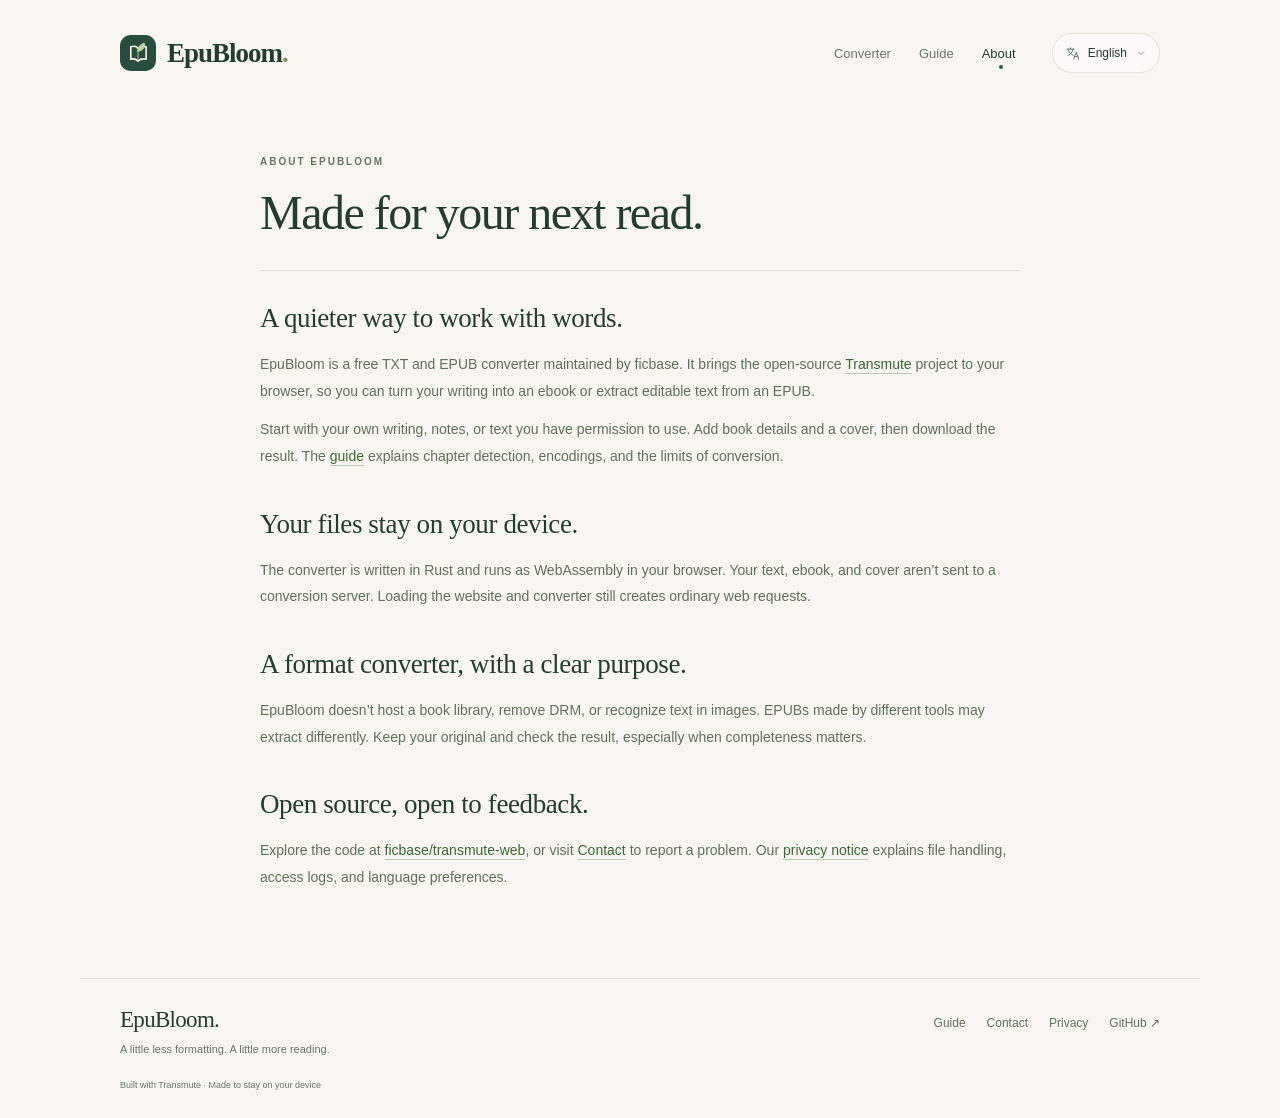
==== commit d803c7fb: "Style the language switch with a custom accessible menu" ====
--- a/about.html
+++ b/about.html
@@ -2,7 +2,7 @@
 <html lang="en">
 <head>
 <meta charset="UTF-8"><meta name="viewport" content="width=device-width, initial-scale=1.0">
-<title data-i18n="about.title">Made for your next read. · EpuBloom</title>
+<title data-i18n="about.title">About EpuBloom — Free Browser-Based Ebook Converter</title>
 <meta name="description" data-i18n-content="about.description" content="Learn about EpuBloom, the free browser-based TXT and EPUB converter maintained by ficbase.">
 <!-- site-metadata -->
 <link rel="icon" type="image/svg+xml" href="favicon.svg"><link rel="stylesheet" href="site.css">
@@ -12,7 +12,16 @@
 <header class="site-header shell">
   <a class="brand" href="index.html" aria-label="EpuBloom home" data-i18n-label="brand.home"><img src="favicon.svg" width="36" height="36" alt=""><span>EpuBloom<span class="brand-dot">.</span></span></a>
   <nav class="main-nav" aria-label="Main navigation" data-i18n-label="nav.label"><a href="index.html"><span data-i18n="nav.converter" >Converter</span></a><a href="guide.html"><span data-i18n="nav.guide" >Guide</span></a><a href="about.html" aria-current="page"><span data-i18n="nav.about" >About</span></a></nav>
-  <label class="language-control"><svg viewBox="0 0 24 24" aria-hidden="true"><path d="M3 5h12M9 3v2M5 5c1 5 4 8 8 10M13 5c-1 5-4 8-8 10M14 21l4-11 4 11M15.5 17h5"/></svg><select id="languageSelect" aria-label="Website language" data-i18n-label="language.label"><option value="en" lang="en">English</option><option value="zh" lang="zh-CN">简体中文</option></select></label>
+  <div class="language-control">
+    <button class="language-trigger" id="languageSelect" type="button" aria-label="Website language" data-i18n-label="language.label" aria-haspopup="menu" aria-expanded="false" aria-controls="languageMenu" disabled>
+      <svg viewBox="0 0 24 24" aria-hidden="true"><path d="M3 5h12M9 3v2M5 5c1 5 4 8 8 10M13 5c-1 5-4 8-8 10M14 21l4-11 4 11M15.5 17h5"/></svg>
+      <span data-language-current>English</span><svg class="language-chevron" viewBox="0 0 24 24" aria-hidden="true"><path d="m7 10 5 5 5-5"/></svg>
+    </button>
+    <div class="language-menu" id="languageMenu" role="menu" aria-label="Website language" data-i18n-label="language.label" hidden>
+      <button class="language-option" type="button" role="menuitemradio" aria-checked="true" data-language-option="en" lang="en" tabindex="-1">English<svg viewBox="0 0 24 24" aria-hidden="true"><path d="m5 12 4 4 10-10"/></svg></button>
+      <button class="language-option" type="button" role="menuitemradio" aria-checked="false" data-language-option="zh" lang="zh-CN" tabindex="-1">简体中文<svg viewBox="0 0 24 24" aria-hidden="true"><path d="m5 12 4 4 10-10"/></svg></button>
+    </div>
+  </div>
 </header>
 <main id="main" class="document-shell shell"><div class="document-heading"><p data-i18n="about.eyebrow" class="eyebrow">ABOUT EPUBLOOM</p><h1 data-i18n="about.heading" >Made for your next read.</h1></div><article class="document-content"><h2 data-i18n="about.purpose.title" >A quieter way to work with words.</h2><p data-i18n-html="about.purpose.body" >EpuBloom is a free TXT and EPUB converter maintained by ficbase. It brings the open-source <a href="https://github.com/ficbase/transmute">Transmute</a> project to your browser, so you can turn your writing into an ebook or extract editable text from an EPUB.</p><p data-i18n-html="about.use.body" >Start with your own writing, notes, or text you have permission to use. Add book details and a cover, then download the result. The <a href="guide.html">guide</a> explains chapter detection, encodings, and the limits of conversion.</p><h2 data-i18n="about.local.title" >Your files stay on your device.</h2><p data-i18n-html="about.local.body" >The converter is written in Rust and runs as WebAssembly in your browser. Your text, ebook, and cover aren’t sent to a conversion server. Loading the website and converter still creates ordinary web requests.</p><h2 data-i18n="about.limits.title" >A format converter, with a clear purpose.</h2><p data-i18n-html="about.limits.body" >EpuBloom doesn’t host a book library, remove DRM, or recognize text in images. EPUBs made by different tools may extract differently. Keep your original and check the result, especially when completeness matters.</p><h2 data-i18n="about.open.title" >Open source, open to feedback.</h2><p data-i18n-html="about.open.body" >Explore the code at <a href="https://github.com/ficbase/transmute-web">ficbase/transmute-web</a>, or visit <a href="contact.html">Contact</a> to report a problem. Our <a href="privacy.html">privacy notice</a> explains file handling, access logs, and language preferences.</p></article></main>
 <footer class="site-footer shell"><div><a class="footer-brand" href="index.html">EpuBloom.</a><p data-i18n="footer.tagline" >A little less formatting. A little more reading.</p></div><nav aria-label="Footer navigation" data-i18n-label="nav.footer"><a href="guide.html"><span data-i18n="nav.guide" >Guide</span></a><a href="contact.html"><span data-i18n="nav.contact" >Contact</span></a><a href="privacy.html"><span data-i18n="nav.privacy" >Privacy</span></a><a href="https://github.com/ficbase/transmute-web">GitHub ↗</a></nav><p class="footer-credit"><span data-i18n="footer.powered" >Built with</span> <a href="https://github.com/ficbase/transmute">Transmute</a> · <span data-i18n="footer.local" >Made to stay on your device</span></p></footer>
--- a/site.css
+++ b/site.css
@@ -142,13 +142,28 @@
 }
 
 .language-control {
+  position:relative;
+  flex-shrink:0;
+}
+
+.language-trigger {
   display:flex;
   align-items:center;
-  gap:7px;
+  gap:8px;
   border:1px solid var(--line);
   border-radius:24px;
-  padding:8px 11px;
+  padding:10px 12px;
   background:#ffffff70;
+  color:var(--ink);
+  font-size:12px;
+  min-height:40px;
+  transition:background .15s,border-color .15s,box-shadow .15s;
+}
+
+.language-trigger:hover,.language-trigger[aria-expanded="true"] {
+  background:var(--white);
+  border-color:#b8c7ad;
+  box-shadow:0 2px 8px #253c3008;
 }
 
 .language-control svg {
@@ -158,14 +173,65 @@
   color:var(--muted);
 }
 
-.language-control select {
+.language-trigger .language-chevron {
+  width:12px;
+  height:12px;
+  transition:transform .15s;
+}
+
+.language-trigger[aria-expanded="true"] .language-chevron {
+  transform:rotate(180deg);
+}
+
+.language-menu {
+  position:absolute;
+  top:calc(100% + 8px);
+  right:0;
+  z-index:20;
+  width:184px;
+  padding:6px;
+  background:var(--white);
+  border:1px solid var(--line);
+  border-radius:16px;
+  box-shadow:0 12px 36px #253c3018,0 2px 8px #253c3008;
+}
+
+.language-menu[hidden] {
+  display:none;
+}
+
+.language-option {
+  display:flex;
+  align-items:center;
+  gap:10px;
+  width:100%;
+  min-height:44px;
+  padding:10px;
   border:0;
+  border-radius:10px;
   background:transparent;
   color:var(--ink);
-  font-size:12px;
-  cursor:pointer;
-  min-width:76px;
-  padding:1px;
+  font-size:13px;
+  text-align:left;
+}
+
+.language-option:hover,.language-option:focus-visible {
+  background:#eff2e9;
+}
+
+.language-option[aria-checked="true"] {
+  background:var(--accent);
+  color:var(--green);
+  font-weight:600;
+}
+
+.language-option svg {
+  margin-left:auto;
+  visibility:hidden;
+}
+
+.language-option[aria-checked="true"] svg {
+  visibility:visible;
 }
 
 .hero {
@@ -1277,7 +1343,6 @@
   }
   .language-control {
     margin-left:auto;
-    padding:7px 9px;
   }
   .main-nav {
     order:3;
@@ -1608,3 +1673,81 @@
 .document-content .note {
   color:#6b756c;
 }
+
+/* Reading guides share the converter's typography and colors. */
+.conversion-guides {
+  margin: 52px 0 64px;
+  padding-top: 36px;
+  border-top: 1px solid var(--line);
+}
+.conversion-guides h2 {
+  font-family: var(--serif);
+  font-size: clamp(26px, 3vw, 34px);
+  font-weight: 400;
+  margin: 12px 0 24px;
+}
+.guide-cards {
+  display: grid;
+  grid-template-columns: repeat(3, minmax(0, 1fr));
+  gap: 18px;
+}
+.guide-card {
+  display: flex;
+  flex-direction: column;
+  padding: 24px;
+  border: 1px solid var(--line);
+  border-radius: 16px;
+  background: var(--paper);
+  color: var(--ink);
+  text-decoration: none;
+}
+.guide-card:hover {
+  border-color: var(--green);
+}
+.guide-card h3 {
+  font-family: var(--serif);
+  font-size: 24px;
+  font-weight: 400;
+  margin: 0 0 10px;
+}
+.guide-card p {
+  color: var(--muted);
+  font-size: 14px;
+  line-height: 1.7;
+  margin: 0 0 22px;
+}
+.guide-card .text-link {
+  margin-top: auto;
+}
+.article-actions {
+  display: flex;
+  flex-wrap: wrap;
+  align-items: center;
+  gap: 20px;
+  margin: -16px 0 36px;
+}
+.article-cta {
+  display: inline-block;
+  padding: 12px 20px;
+  background: var(--green);
+  color: #fff;
+  border-radius: 10px;
+  text-decoration: none;
+  font-weight: 500;
+}
+.locale-links {
+  font-size: 12px;
+  margin-top: 16px;
+}
+.locale-links a {
+  color: var(--muted);
+  margin-right: 16px;
+}
+#converter {
+  scroll-margin-top: 24px;
+}
+@media (max-width: 760px) {
+  .guide-cards { grid-template-columns: minmax(0, 1fr); }
+  .conversion-guides { margin: 36px 0; }
+  .guide-card { padding: 22px; }
+}
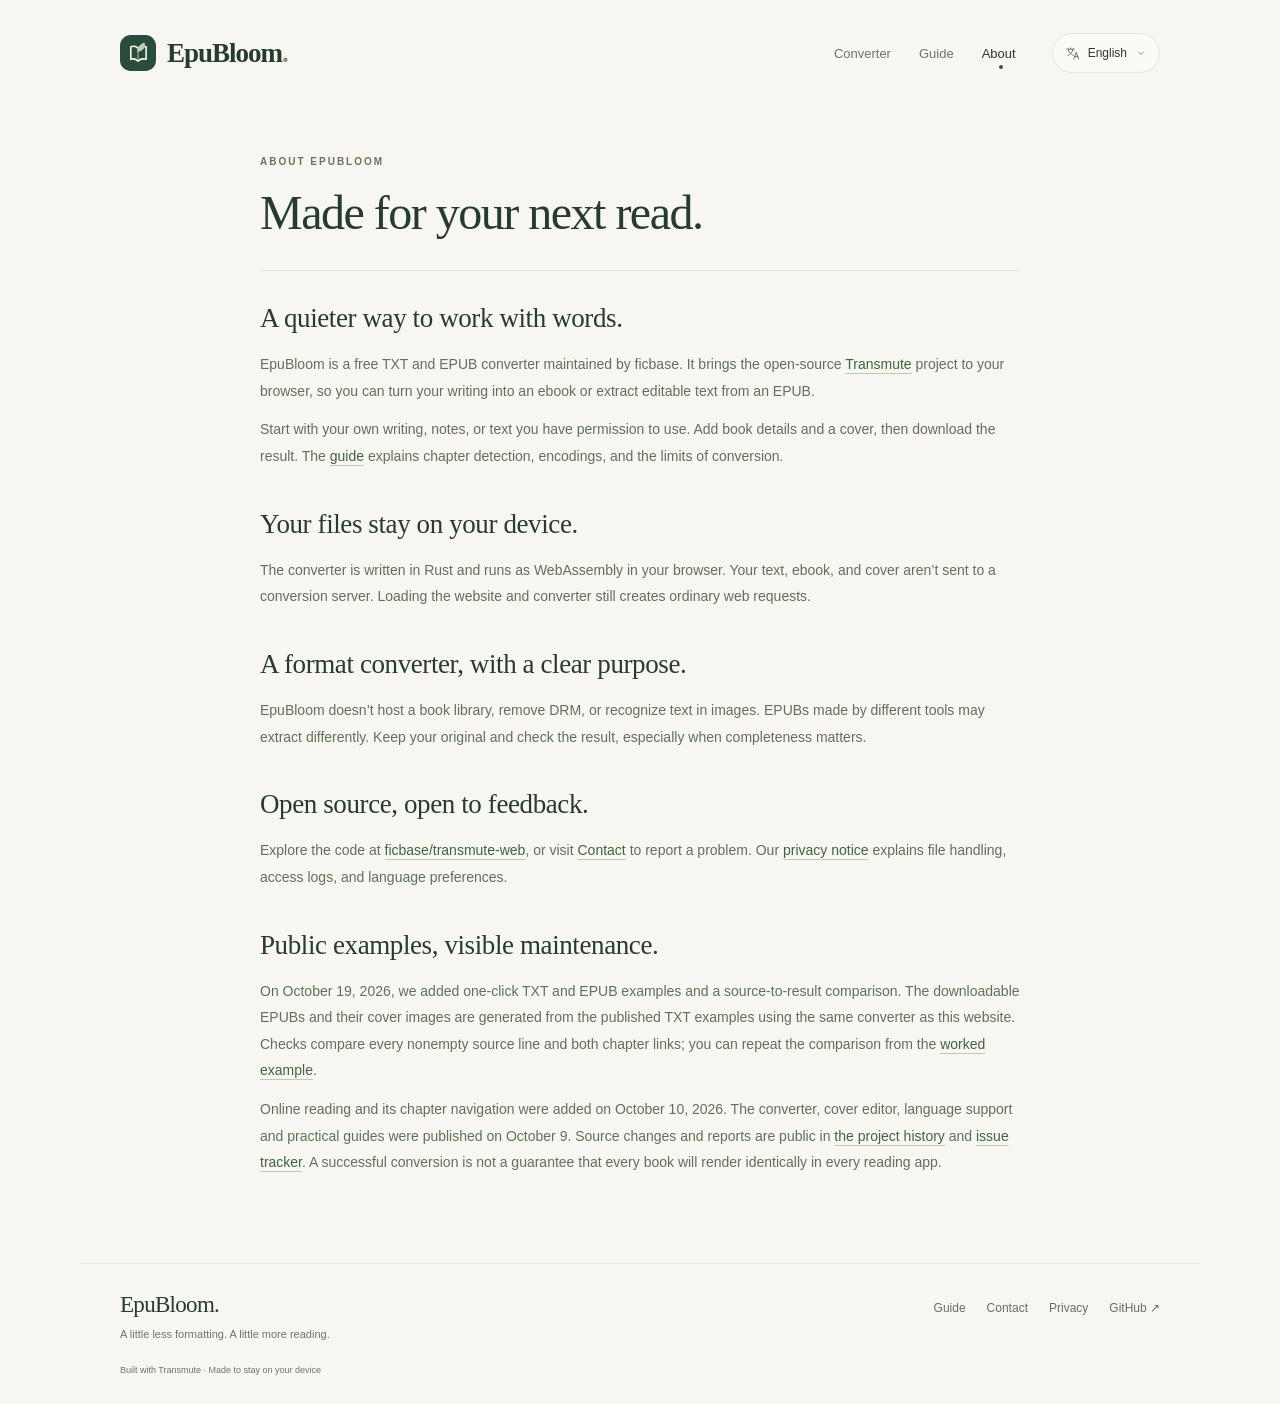
==== commit b575c332: "Make conversion value verifiable with bilingual working examples" ====
--- a/about.html
+++ b/about.html
@@ -23,6 +23,6 @@
     </div>
   </div>
 </header>
-<main id="main" class="document-shell shell"><div class="document-heading"><p data-i18n="about.eyebrow" class="eyebrow">ABOUT EPUBLOOM</p><h1 data-i18n="about.heading" >Made for your next read.</h1></div><article class="document-content"><h2 data-i18n="about.purpose.title" >A quieter way to work with words.</h2><p data-i18n-html="about.purpose.body" >EpuBloom is a free TXT and EPUB converter maintained by ficbase. It brings the open-source <a href="https://github.com/ficbase/transmute">Transmute</a> project to your browser, so you can turn your writing into an ebook or extract editable text from an EPUB.</p><p data-i18n-html="about.use.body" >Start with your own writing, notes, or text you have permission to use. Add book details and a cover, then download the result. The <a href="guide.html">guide</a> explains chapter detection, encodings, and the limits of conversion.</p><h2 data-i18n="about.local.title" >Your files stay on your device.</h2><p data-i18n-html="about.local.body" >The converter is written in Rust and runs as WebAssembly in your browser. Your text, ebook, and cover aren’t sent to a conversion server. Loading the website and converter still creates ordinary web requests.</p><h2 data-i18n="about.limits.title" >A format converter, with a clear purpose.</h2><p data-i18n-html="about.limits.body" >EpuBloom doesn’t host a book library, remove DRM, or recognize text in images. EPUBs made by different tools may extract differently. Keep your original and check the result, especially when completeness matters.</p><h2 data-i18n="about.open.title" >Open source, open to feedback.</h2><p data-i18n-html="about.open.body" >Explore the code at <a href="https://github.com/ficbase/transmute-web">ficbase/transmute-web</a>, or visit <a href="contact.html">Contact</a> to report a problem. Our <a href="privacy.html">privacy notice</a> explains file handling, access logs, and language preferences.</p></article></main>
+<main id="main" class="document-shell shell"><div class="document-heading"><p data-i18n="about.eyebrow" class="eyebrow">ABOUT EPUBLOOM</p><h1 data-i18n="about.heading" >Made for your next read.</h1></div><article class="document-content"><h2 data-i18n="about.purpose.title" >A quieter way to work with words.</h2><p data-i18n-html="about.purpose.body" >EpuBloom is a free TXT and EPUB converter maintained by ficbase. It brings the open-source <a href="https://github.com/ficbase/transmute">Transmute</a> project to your browser, so you can turn your writing into an ebook or extract editable text from an EPUB.</p><p data-i18n-html="about.use.body" >Start with your own writing, notes, or text you have permission to use. Add book details and a cover, then download the result. The <a href="guide.html">guide</a> explains chapter detection, encodings, and the limits of conversion.</p><h2 data-i18n="about.local.title" >Your files stay on your device.</h2><p data-i18n-html="about.local.body" >The converter is written in Rust and runs as WebAssembly in your browser. Your text, ebook, and cover aren’t sent to a conversion server. Loading the website and converter still creates ordinary web requests.</p><h2 data-i18n="about.limits.title" >A format converter, with a clear purpose.</h2><p data-i18n-html="about.limits.body" >EpuBloom doesn’t host a book library, remove DRM, or recognize text in images. EPUBs made by different tools may extract differently. Keep your original and check the result, especially when completeness matters.</p><h2 data-i18n="about.open.title" >Open source, open to feedback.</h2><p data-i18n-html="about.open.body" >Explore the code at <a href="https://github.com/ficbase/transmute-web">ficbase/transmute-web</a>, or visit <a href="contact.html">Contact</a> to report a problem. Our <a href="privacy.html">privacy notice</a> explains file handling, access logs, and language preferences.</p><h2 data-i18n="about.maintenance.title">Public examples, visible maintenance.</h2><div data-i18n-html="about.maintenance.body"><p>On October 19, 2026, we added one-click TXT and EPUB examples and a source-to-result comparison. The downloadable EPUBs and their cover images are generated from the published TXT examples using the same converter as this website. Checks compare every nonempty source line and both chapter links; you can repeat the comparison from the <a href="index.html#example">worked example</a>.</p><p>Online reading and its chapter navigation were added on October 10, 2026. The converter, cover editor, language support and practical guides were published on October 9. Source changes and reports are public in <a href="https://github.com/ficbase/transmute-web/commits/main/">the project history</a> and <a href="https://github.com/ficbase/transmute-web/issues">issue tracker</a>. A successful conversion is not a guarantee that every book will render identically in every reading app.</p></div></article></main>
 <footer class="site-footer shell"><div><a class="footer-brand" href="index.html">EpuBloom.</a><p data-i18n="footer.tagline" >A little less formatting. A little more reading.</p></div><nav aria-label="Footer navigation" data-i18n-label="nav.footer"><a href="guide.html"><span data-i18n="nav.guide" >Guide</span></a><a href="contact.html"><span data-i18n="nav.contact" >Contact</span></a><a href="privacy.html"><span data-i18n="nav.privacy" >Privacy</span></a><a href="https://github.com/ficbase/transmute-web">GitHub ↗</a></nav><p class="footer-credit"><span data-i18n="footer.powered" >Built with</span> <a href="https://github.com/ficbase/transmute">Transmute</a> · <span data-i18n="footer.local" >Made to stay on your device</span></p></footer>
 </body></html>
--- a/site.css
+++ b/site.css
@@ -226,6 +226,9 @@
 }
 
 .language-option svg {
+  width:15px;
+  height:15px;
+  flex-shrink:0;
   margin-left:auto;
   visibility:hidden;
 }
@@ -650,48 +653,395 @@
 }
 
 .cover-row {
-  margin-top:14px;
+  margin-top:16px;
+  grid-template-columns:94px minmax(0,1fr);
+  gap:18px;
+  padding:18px;
+  border:1px solid var(--line);
+  border-radius:14px;
+  background:#fafbf6;
+  align-items:center;
+}
+
+.cover-preview {
+  position:relative;
+  padding:0;
+  border:0;
+  width:100%;
+  aspect-ratio:2 / 3;
+  display:grid;
+  place-items:center;
+  overflow:hidden;
+  border-radius:3px 8px 8px 3px;
+  background:linear-gradient(145deg,#eaf0df,#dbe5d0);
+  box-shadow:inset 3px 0 0 #315b4318,0 5px 12px #253c3012;
+}
+
+.cover-preview:not(:disabled) { cursor:zoom-in; }
+.cover-zoom {
+  position:absolute;
+  right:5px;
+  bottom:5px;
+  display:grid;
+  place-items:center;
+  width:24px;
+  height:24px;
+  border-radius:50%;
+  background:#fffffff0;
+  color:var(--green);
+  box-shadow:0 1px 5px #0002;
+}
+.cover-zoom svg { width:15px; height:15px; }
+.cover-preview:disabled .cover-zoom { display:none; }
+
+.cover-preview > svg {
+  width:42px;
+  height:56px;
+  color:#819471;
+  stroke-width:1.2;
+}
+
+.cover-preview img {
+  display:block;
+  width:100%;
+  height:100%;
+  object-fit:contain;
+}
+
+.cover-preview [hidden],.cover-fit[hidden] {
+  display:none;
+}
+
+.cover-content {
+  min-width:0;
+}
+
+.cover-heading {
+  display:flex;
+  flex-wrap:wrap;
+  align-items:center;
+  gap:8px;
+  margin:0;
+  font-size:13px;
+  font-weight:600;
+}
+
+.cover-optional {
+  font-size:10px;
+  color:var(--muted);
+  font-weight:400;
+}
+
+.cover-hint,.cover-dimensions {
+  margin:6px 0 0;
+  color:var(--muted);
+  font-size:11px;
+  line-height:1.6;
+}
+
+.cover-dimensions {
+  font-size:10px;
+}
+
+.cover-actions {
+  display:flex;
+  flex-wrap:wrap;
+  align-items:center;
+  gap:10px;
+  margin-top:12px;
 }
 
 .cover-zone {
+  display:inline-flex;
+  align-items:center;
+  justify-content:center;
+  gap:5px;
+  border:1px solid #cbd7c1;
+  border-radius:7px;
+  padding:8px 10px;
+  min-height:36px;
+  background:var(--white);
+  color:var(--green);
+  font-size:11px;
+  font-weight:500;
+}
+
+.cover-zone svg {
+  width:13px;
+  height:13px;
+}
+
+.cover-zone:hover:not(:disabled) {
+  background:var(--accent);
+}
+
+.cover-zone:disabled,.cover-remove:disabled,.cover-fit button:disabled {
+  opacity:.55;
+}
+
+.cover-remove {
+  border:0;
+  padding:6px 0;
+  background:transparent;
+  color:var(--muted);
+  font-size:11px;
+}
+
+.cover-remove:hover:not(:disabled) {
+  color:#9f4e3b;
+}
+
+.cover-fit {
+  display:flex;
+  flex-wrap:wrap;
+  gap:3px;
+  margin-top:10px;
+  padding:3px;
+  border:1px solid var(--line);
+  border-radius:7px;
+  width:fit-content;
+}
+
+.cover-fit button {
+  border:0;
+  padding:6px 8px;
+  background:transparent;
+  border-radius:4px;
+  color:var(--muted);
+  font-size:10px;
+}
+
+.cover-fit button[aria-pressed="true"] {
+  background:#e2ebd8;
+  color:var(--green);
+}
+
+.cover-text-options {
+  margin-top:12px;
+}
+
+.cover-text-options[hidden],.export-name[hidden] {
+  display:none;
+}
+
+.cover-text-toggle {
   display:flex;
   align-items:center;
-  gap:12px;
+  gap:8px;
+  width:fit-content;
+  color:var(--ink);
+  font-size:11px;
+  line-height:1.6;
+  cursor:pointer;
+}
+
+.cover-text-toggle input {
+  appearance:none;
   position:relative;
-  border:1px dashed var(--line);
-  border-radius:9px;
-  padding:14px;
-  cursor:pointer;
-}
-
-.cover-zone:hover {
-  background:#f8faf3;
-}
-
-.cover-zone p {
+  flex-shrink:0;
+  width:30px;
+  height:18px;
   margin:0;
+  border:1px solid #cbd7c1;
+  border-radius:12px;
+  background:#e5eadf;
+  transition:background .2s,border-color .2s;
+  cursor:inherit;
+}
+
+.cover-text-toggle input::before {
+  content:"";
+  position:absolute;
+  top:2px;
+  left:2px;
+  width:12px;
+  height:12px;
+  border-radius:50%;
+  background:white;
+  box-shadow:0 1px 3px #253c3026;
+  transition:transform .2s;
+}
+
+.cover-text-toggle input:checked {
+  background:var(--green);
+  border-color:var(--green);
+}
+
+.cover-text-toggle input:checked::before {
+  transform:translateX(12px);
+}
+
+.cover-text-toggle input:disabled {
+  opacity:.55;
+  cursor:wait;
+}
+
+.cover-text-hint {
+  margin:5px 0 0;
+  color:var(--muted);
+  font-size:10px;
+  line-height:1.6;
+}
+
+.cover-color-row {
+  display:flex;
+  align-items:center;
+  gap:8px;
+  margin-top:10px;
+  font-size:10px;
+  color:var(--muted);
+  flex-wrap:wrap;
+}
+.cover-color-row[hidden],.color-palette[hidden],.cover-text-box[hidden],.cover-editor-tools[hidden],.cover-editor-empty[hidden] { display:none; }
+.color-picker { position:relative; }
+.color-trigger {
+  display:flex;
+  align-items:center;
+  gap:7px;
+  border:1px solid #cbd7c1;
+  border-radius:7px;
+  padding:7px 9px;
+  background:white;
+  color:var(--ink);
+  font-size:11px;
+}
+.color-trigger svg { width:14px; height:14px; margin-left:auto; }
+.color-dot,.color-swatch { background:var(--swatch); border:1px solid #0003; border-radius:50%; }
+.color-dot { display:block; width:17px; height:17px; flex-shrink:0; }
+.color-palette {
+  position:absolute;
+  z-index:10;
+  top:calc(100% + 6px);
+  right:0;
+  width:208px;
+  padding:12px;
+  border:1px solid var(--line);
+  border-radius:10px;
+  background:var(--white);
+  box-shadow:0 8px 24px #20352724;
+  color:var(--ink);
+  text-align:left;
+}
+.color-swatches { display:grid; grid-template-columns:repeat(4,1fr); gap:8px; margin-bottom:12px; }
+.color-swatch { width:28px; height:28px; justify-self:center; }
+.color-swatch[aria-pressed=true] { outline:2px solid var(--green); outline-offset:2px; }
+.color-palette label { display:block; margin-bottom:6px; font-size:11px; }
+.color-palette input { width:100%; padding:8px; border:1px solid var(--line); border-radius:5px; font-size:13px; color:var(--ink); background:white; }
+.color-palette input:invalid { border-color:#a34f43; }
+.color-palette small { display:block; margin-top:5px; font-size:10px; color:var(--muted); }
+
+body.cover-editor-open { overflow:hidden; }
+.cover-editor {
+  width:min(940px,calc(100vw - 32px));
+  max-width:none;
+  max-height:calc(100dvh - 32px);
+  margin:auto;
+  padding:0;
+  border:1px solid var(--line);
+  border-radius:18px;
+  background:var(--white);
+  color:var(--ink);
+  box-shadow:0 24px 80px #10201b40;
+}
+.cover-editor::backdrop { background:#14261dcc; backdrop-filter:blur(5px); }
+.cover-editor-shell { padding:22px; }
+.cover-editor-header { display:flex; justify-content:space-between; align-items:flex-start; gap:18px; margin-bottom:18px; }
+.cover-editor-header h2 { font-size:21px; font-family:var(--serif); font-weight:500; margin:0; }
+.cover-editor-header p { margin:6px 0 0; color:var(--muted); font-size:12px; line-height:1.6; }
+.cover-editor-close { border:1px solid var(--line); background:transparent; color:var(--ink); border-radius:50%; flex-shrink:0; width:32px; height:32px; font-size:24px; line-height:1; }
+.cover-editor-layout { display:grid; grid-template-columns:minmax(0,1fr) 220px; gap:24px; align-items:start; }
+.cover-editor.preview-only .cover-editor-layout { grid-template-columns:minmax(0,1fr); }
+.cover-editor-preview { display:flex; justify-content:center; padding:18px; border-radius:12px; background:#e9ede4; min-width:0; }
+.cover-editor-stage { position:relative; width:min(100%,calc((100dvh - 230px) * 2 / 3)); aspect-ratio:2 / 3; box-shadow:0 8px 28px #14261d30; touch-action:none; }
+.cover-editor-stage canvas { display:block; width:100%; height:100%; }
+.cover-text-box { position:absolute; }
+.cover-text-hit { position:absolute; inset:0; width:100%; height:100%; padding:0; border:1px dashed #ffffffa6; background:transparent; cursor:move; touch-action:none; }
+.cover-text-box.selected .cover-text-hit { border:2px solid #fff; box-shadow:0 0 0 1px #243e30aa; }
+.cover-text-hit:focus-visible { outline:3px solid #c6e0b5; outline-offset:3px; }
+.cover-text-resize { display:none; position:absolute; right:-7px; bottom:-7px; width:16px; height:16px; padding:0; border:2px solid #315b43; border-radius:3px; background:white; cursor:nwse-resize; touch-action:none; }
+.cover-text-box.selected .cover-text-resize { display:block; }
+.cover-editor-label { display:flex; align-items:center; justify-content:space-between; margin:20px 0 9px; font-size:12px; font-weight:500; }
+.cover-editor-tools > .cover-editor-label:first-child { margin-top:0; }
+.cover-editor-tabs { display:flex; gap:4px; padding:4px; border:1px solid var(--line); border-radius:8px; }
+.cover-editor-tabs button { flex:1; padding:8px 4px; border:0; border-radius:5px; color:var(--muted); background:transparent; font-size:12px; }
+.cover-editor-tabs button[aria-pressed=true] { background:#e2ebd8; color:var(--green); }
+.cover-editor-tools input[type=range] { width:100%; accent-color:var(--green); cursor:ew-resize; }
+.cover-editor-tools output { font-variant-numeric:tabular-nums; color:var(--muted); }
+.cover-editor-tools .color-trigger { width:100%; }
+.cover-editor-reset { width:100%; margin-top:24px; padding:10px; color:var(--green); border:1px solid #cbd7c1; border-radius:7px; background:transparent; font-size:12px; }
+.cover-editor-help,.cover-editor-empty { font-size:11px; line-height:1.7; color:var(--muted); margin:12px 0 0; }
+.cover-editor-footer { display:flex; justify-content:flex-end; margin-top:18px; }
+.cover-editor-done { min-width:100px; padding:11px 20px; border:0; border-radius:8px; background:var(--green); color:white; font-size:12px; }
+@media(max-width:680px) {
+  .cover-editor { width:calc(100vw - 20px); max-height:calc(100dvh - 20px); border-radius:12px; }
+  .cover-editor-shell { padding:14px; }
+  .cover-editor-layout { grid-template-columns:minmax(0,1fr); gap:16px; }
+  .cover-editor-preview { padding:14px; }
+  .cover-editor-stage { width:min(100%,calc((100dvh - 200px) * .36)); min-width:150px; }
+  .cover-editor-header h2 { font-size:18px; }
+  .cover-editor-tools { display:grid; grid-template-columns:minmax(0,1fr) minmax(0,1fr); gap:10px 14px; align-items:center; }
+  .cover-editor-tools > * { min-width:0; }
+  .cover-editor-tools .cover-editor-label { margin:0; }
+  .cover-editor-help,.cover-editor-empty { grid-column:1 / -1; }
+  .cover-editor-tools .cover-editor-reset { margin:0; }
+  .cover-editor-tools .color-picker { grid-column:2; }
+  .color-palette input { font-size:16px; }
+}
+
+.export-name {
+  margin-top:18px;
+}
+
+.export-name > label {
+  display:block;
+  margin-bottom:7px;
+  color:#5d6d56;
+  font-size:11px;
+}
+
+.export-name-field {
+  display:flex;
+  align-items:center;
+  gap:8px;
+  padding-right:11px;
+  border:1px solid #dfe5d8;
+  border-radius:7px;
+  background:white;
+}
+
+.export-name-field:focus-within {
+  outline:2px solid var(--green);
+  outline-offset:2px;
+}
+
+.export-name-field input {
+  width:100%;
+  min-width:0;
+  padding:11px;
+  border:0;
+  border-radius:7px;
+  background:transparent;
+  color:var(--ink);
   font-size:12px;
-  font-weight:500;
-}
-
-.cover-zone .muted {
+  outline:none;
+}
+
+.export-name-field span {
+  flex-shrink:0;
+  color:var(--muted);
   font-size:11px;
+}
+
+.export-name > p {
+  margin:6px 0 0;
   color:var(--muted);
-  margin-top:4px;
-  font-weight:400;
-  line-height:1.5;
-}
-
-.cover-plus {
-  width:31px;
-  height:35px;
-  border:1px solid var(--line);
-  border-radius:5px;
-  display:grid;
-  place-items:center;
-  color:#809374;
-  font-size:21px;
-  flex-shrink:0;
+  font-size:10px;
+  line-height:1.6;
+  overflow-wrap:anywhere;
+}
+
+@media(max-width:380px) {
+  .cover-row { grid-template-columns:68px minmax(0,1fr); gap:12px; padding:14px; }
 }
 
 .meta-section {
@@ -710,9 +1060,17 @@
   justify-content:space-between;
   text-align:left;
   padding:15px;
+  min-height:50px;
+  line-height:20px;
   color:var(--ink);
   font-size:12px;
   font-weight:500;
+}
+
+.meta-title {
+  display:inline-flex;
+  align-items:center;
+  gap:10px;
 }
 
 .meta-header:hover {
@@ -723,25 +1081,34 @@
   font-size:10px;
   font-weight:400;
   color:var(--muted);
-  margin-left:10px;
-}
-
-.arrow {
-  transition:transform .2s;
-  font-size:19px;
-  line-height:1;
-}
-
-.meta-header.open .arrow {
+  line-height:20px;
+}
+
+.meta-header .arrow {
+  display:block;
+  width:16px;
+  height:16px;
+  flex-shrink:0;
+  transition:transform .26s cubic-bezier(.2,.8,.2,1);
+}
+
+.meta-header[aria-expanded=true] .arrow {
   transform:rotate(180deg);
 }
 
+.disclosure-panel[hidden] {
+  display:none;
+}
+
+.disclosure-content {
+  display:flow-root;
+}
+
 .meta-body {
-  display:none;
   padding:3px 15px 17px;
 }
 
-.meta-grid.show {
+.meta-grid {
   display:grid;
   grid-template-columns:minmax(0,1fr) minmax(0,1fr);
   gap:15px;
@@ -836,6 +1203,77 @@
 
 .btn-download:hover {
   background:#deeacf;
+}
+
+.encoding-actions[hidden] {
+  display:none;
+}
+
+.encoding-actions {
+  margin-top:14px;
+  padding:16px;
+  border:1px solid var(--line);
+  border-radius:12px;
+  background:#f7f8f2;
+}
+
+.encoding-source,.encoding-row {
+  display:flex;
+  align-items:center;
+  justify-content:space-between;
+  flex-wrap:wrap;
+  gap:8px;
+  font-size:12px;
+}
+
+.encoding-source {
+  margin:0 0 12px;
+  color:var(--muted);
+}
+
+.encoding-source strong {
+  color:var(--ink);
+  font-size:11px;
+  font-weight:500;
+}
+
+.encoding-control {
+  position:relative;
+}
+
+.encoding-trigger {
+  min-width:132px;
+  justify-content:space-between;
+  border-radius:8px;
+  background:var(--white);
+}
+
+.encoding-menu {
+  top:auto;
+  bottom:calc(100% + 8px);
+}
+
+.btn-encoding {
+  margin-top:10px;
+  background:var(--white);
+  color:var(--green);
+  border-color:#cbd7c1;
+}
+
+.btn-encoding:not(:disabled):hover {
+  background:var(--accent);
+}
+
+.btn-encoding:disabled {
+  opacity:.55;
+}
+
+.encoding-hint {
+  margin:8px 0 0;
+  font-size:10px;
+  line-height:1.6;
+  text-align:center;
+  color:var(--muted);
 }
 
 .status {
@@ -1062,15 +1500,25 @@
   display:none;
 }
 
-.faq-list summary::after {
-  content:'+';
+.faq-list summary::before,.faq-list summary::after {
+  content:'';
   position:absolute;
-  right:4px;
-  color:#8c9b7e;
-}
-
-.faq-list details[open] summary::after {
-  content:'−';
+  right:5px;
+  top:50%;
+  width:8px;
+  height:1px;
+  background:#8c9b7e;
+  transform:translateY(-50%);
+  transition:transform .26s cubic-bezier(.2,.8,.2,1);
+}
+
+.faq-list summary::before {
+  transform:translateY(-50%) rotate(90deg);
+}
+
+.faq-list summary[aria-expanded=true]::before,
+.faq-list details:not([data-animated-disclosure])[open] summary::before {
+  transform:translateY(-50%) rotate(0);
 }
 
 .faq-list p {
@@ -1559,7 +2007,7 @@
   .workspace-aside {
     gap:16px;
   }
-  .meta-grid.show {
+  .meta-grid {
     grid-template-columns:1fr;
   }
   .full {
@@ -1583,6 +2031,40 @@
   }
 }
 
+.sample-actions { display:flex; flex-wrap:wrap; gap:8px; margin:14px 0 10px; }
+.sample-actions button { min-height:40px; padding:9px 14px; border:1px solid #78906b; border-radius:8px; background:var(--white); color:var(--green); font-weight:600; }
+.sample-actions button:hover:not(:disabled) { background:var(--accent); }
+.sample-actions button:disabled { opacity:.55; }
+.sample-replace-hint { font-size:12px; line-height:1.6; }
+.worked-example { margin:40px 0 56px; padding:32px; border:1px solid var(--line); border-radius:18px; background:var(--white); }
+.example-heading { max-width:740px; margin-bottom:24px; }
+.example-heading h2 { margin:8px 0 12px; font:normal clamp(24px,3vw,34px)/1.25 var(--serif); color:var(--ink); }
+.example-heading > p:last-child,.example-notes p { color:var(--muted); font-size:14px; line-height:1.85; }
+.example-grid { display:grid; grid-template-columns:minmax(0,1fr) minmax(0,1fr); gap:20px; }
+.example-source,.example-result { min-width:0; padding:22px; border:1px solid var(--line); border-radius:12px; background:var(--paper); }
+.example-format { margin:0 0 16px; font-size:11px; font-weight:600; letter-spacing:1px; color:var(--green); }
+.example-source pre { margin:0 0 20px; white-space:pre-wrap; overflow-wrap:anywhere; font:12px/1.85 ui-monospace,SFMono-Regular,Consolas,monospace; color:var(--ink); }
+.example-book { display:flex; align-items:flex-start; gap:18px; margin:0 0 22px; }
+.example-book img { width:100px; height:150px; flex-shrink:0; box-shadow:0 5px 16px #253c3022; border-radius:2px 5px 5px 2px; }
+.example-book h3 { margin:0 0 6px; font:normal 22px/1.35 var(--serif); }
+.example-book p { margin:0; font-size:13px; line-height:1.7; }
+.example-book .example-contents-label { margin-top:16px; font-weight:600; }
+.example-book ol { margin:8px 0 0; padding-left:18px; font-size:12px; line-height:1.8; }
+.example-notes { display:grid; grid-template-columns:1fr 1fr; gap:24px; margin-top:24px; }
+.example-notes h3 { margin:0; font-size:15px; }
+.example-notes p { margin:8px 0 0; }
+.example-caption { font-size:12px; line-height:1.8; color:var(--muted); margin:20px 0; }
+.example-guides { display:flex; flex-wrap:wrap; gap:8px 22px; border-top:1px solid var(--line); padding-top:18px; }
+.example-guides a { font-size:13px; line-height:1.7; color:var(--green); text-decoration:underline; }
+@media(max-width:760px) {
+  .worked-example { padding:22px 18px; margin:28px 0 36px; }
+  .example-grid,.example-notes { grid-template-columns:minmax(0,1fr); }
+  .example-source,.example-result { padding:18px; }
+  .example-book { gap:14px; }
+  .example-book img { width:80px; height:120px; }
+  .example-book h3 { font-size:20px; }
+}
+
 /* Keep the converter close to the first screen on small devices. */
 @media(max-width:680px) {
   .hero {
@@ -1604,7 +2086,7 @@
   .hero {
     padding-bottom:30px;
   }
-  .meta-row input,.meta-row textarea {
+  .meta-row input,.meta-row textarea,.export-name-field input {
     font-size:16px;
   }
   .steps-card li p {
@@ -1726,6 +2208,25 @@
   gap: 20px;
   margin: -16px 0 36px;
 }
+
+.breadcrumbs { margin:0 0 20px; font-size:11px; color:var(--muted); }
+.breadcrumbs ol { display:flex; flex-wrap:wrap; align-items:baseline; gap:6px; padding:0; margin:0; list-style:none; }
+.breadcrumbs li + li::before { content:"/"; margin-right:6px; color:#99a091; }
+.breadcrumbs a { color:var(--green); text-decoration:none; }
+.breadcrumbs a:hover { text-decoration:underline; }
+.article-byline { margin:0 0 22px; font-size:11px; color:var(--muted); }
+.article-byline a { color:inherit; }
+.article-toc { border:1px solid var(--line); border-radius:12px; padding:18px 22px; background:#f2f5eb; margin:0 0 28px; font-size:12px; line-height:1.7; }
+.article-toc p { margin:0 0 8px; font-weight:500; }
+.article-toc ol { margin:0; padding-left:18px; }
+.article-toc a { color:var(--green); text-decoration:none; }
+.article-toc a:hover { text-decoration:underline; }
+.document-content h2[id] { scroll-margin-top:24px; }
+.table-scroll { max-width:100%; overflow-x:auto; margin:20px 0; }
+.document-content table { border-collapse:collapse; width:100%; min-width:420px; font-size:13px; }
+.document-content th,.document-content td { border:1px solid var(--line); padding:12px; text-align:left; vertical-align:top; }
+.document-content th { background:#edf1e6; font-weight:500; color:var(--ink); }
+.document-content td { background:#fffefa; }
 .article-cta {
   display: inline-block;
   padding: 12px 20px;
@@ -1751,3 +2252,290 @@
   .conversion-guides { margin: 36px 0; }
   .guide-card { padding: 22px; }
 }
+
+/* Keep the converter and its export controls in the first screen. */
+.converter-page .site-header { min-height:76px; }
+.converter-page .hero {
+  display:block;
+  padding:12px 0 20px;
+  text-align:left;
+}
+.converter-page .hero-copy {
+  display:grid;
+  grid-template-columns:minmax(0,1fr) auto;
+  gap:0 24px;
+  max-width:none;
+  margin:0;
+}
+.converter-page .hero .eyebrow { display:none; }
+.converter-page .hero h1 {
+  grid-column:1;
+  max-width:none;
+  font-size:36px;
+  line-height:1.2;
+  letter-spacing:-1px;
+}
+html[lang=zh-CN] .converter-page .hero h1 { font-size:32px; line-height:1.3; }
+.converter-page .hero-description {
+  grid-column:1;
+  max-width:none;
+  margin:10px 0 0;
+  font-size:13px;
+  line-height:1.6;
+}
+.converter-page .hero-facts {
+  grid-column:2;
+  grid-row:1 / 3;
+  align-self:center;
+  flex-direction:column;
+  align-items:flex-end;
+  gap:5px;
+  margin:0;
+}
+.converter-page .workspace { grid-template-columns:minmax(0,1fr); gap:28px; }
+.converter-page .converter-card {
+  display:grid;
+  grid-template-columns:minmax(0,1fr) 320px;
+  grid-template-areas:"heading heading" "file actions" "options actions";
+  grid-template-rows:auto auto 1fr;
+  gap:18px 26px;
+  padding:24px;
+}
+.converter-page .card-heading { grid-area:heading; margin:0; }
+.converter-page .card-heading .eyebrow { display:none; }
+.converter-file { grid-area:file; min-width:0; }
+.converter-options { grid-area:options; min-width:0; }
+.converter-options[hidden] { display:none; }
+.converter-page .cover-row { margin-top:0; }
+.converter-page .dropzone { padding:22px 16px; }
+.converter-page .file-illustration { height:64px; margin-bottom:10px; }
+.converter-page .format-sheet { height:56px; width:46px; gap:4px; }
+.converter-page .drop-hint { margin-bottom:14px; }
+.converter-actions {
+  grid-area:actions;
+  position:sticky;
+  top:20px;
+  align-self:start;
+  min-width:0;
+  padding:20px;
+  background:#f0f4e9;
+  border:1px solid #e0e7d7;
+  border-radius:12px;
+}
+.converter-actions h3 { margin:0 0 16px; font-size:14px; font-weight:600; }
+.converter-actions[hidden] { display:none; }
+.converter-page .converter-card:not(.has-file) {
+  grid-template-columns:minmax(0,1fr);
+  grid-template-areas:"heading" "file";
+  grid-template-rows:auto auto;
+}
+.converter-page .converter-card > .status { grid-column:1 / -1; margin:0; }
+.converter-page .converter-card > .status:empty { display:none; }
+.converter-actions .export-name { margin-top:0; }
+.converter-actions .btn-primary { margin-top:14px; }
+.converter-actions .encoding-actions { padding:14px 0 0; border:0; border-top:1px solid #dbe3d1; border-radius:0; background:transparent; }
+.converter-actions .encoding-row { font-size:11px; }
+.converter-actions .encoding-trigger { min-width:120px; }
+.converter-actions .local-note { margin-top:14px; }
+.converter-page .workspace-aside {
+  display:grid;
+  grid-template-columns:minmax(0,1fr) 260px;
+  gap:32px;
+  padding:4px 0 0;
+}
+.converter-page .steps-card { padding:8px 0; }
+.converter-page .steps-card h2 { max-width:none; margin-bottom:18px; font-size:24px; }
+.converter-page .steps-card ol { grid-template-columns:repeat(3,minmax(0,1fr)); gap:20px; }
+.converter-page .steps-card .eyebrow { margin-bottom:8px; }
+
+@media(max-width:900px) {
+  .converter-page .converter-card { grid-template-columns:minmax(0,1fr) 290px; gap:16px 20px; padding:20px; }
+  .converter-actions { padding:16px; }
+  .converter-page .workspace-aside { grid-template-columns:minmax(0,1fr) 230px; gap:24px; }
+  .converter-page .steps-card ol { grid-template-columns:1fr; gap:14px; }
+}
+@media(max-width:760px) {
+  .converter-page .hero { padding:10px 0 14px; }
+  .converter-page .hero-copy { display:block; }
+  .converter-page .hero-facts { flex-direction:row; justify-content:flex-start; margin-top:10px; }
+  .converter-page .hero h1 { font-size:30px; }
+  html[lang=zh-CN] .converter-page .hero h1 { font-size:27px; }
+  .converter-page .converter-card {
+    grid-template-columns:minmax(0,1fr);
+    grid-template-areas:"heading" "file" "actions" "options";
+    grid-template-rows:auto;
+    gap:16px;
+    padding:18px;
+  }
+  .converter-actions { position:static; }
+  .converter-actions .export-name > p { display:none; }
+  .converter-page .file-illustration { display:none; }
+  .converter-page .dropzone { padding:22px 12px; }
+  .converter-page .workspace-aside { grid-template-columns:minmax(0,1fr); gap:16px; }
+  .converter-page .steps-card ol { grid-template-columns:repeat(3,minmax(0,1fr)); }
+  .converter-page .sample-card { padding:18px; }
+}
+@media(max-width:680px) {
+  .converter-page .site-header { padding-block:12px 0; }
+  .converter-page .main-nav { margin-top:4px; padding-bottom:9px; }
+  .converter-page .hero .eyebrow { display:none; }
+  .converter-page .hero-facts { font-size:9px; gap:7px 12px; }
+  .converter-page .hero-facts > span:last-child { display:none; }
+  .converter-page .card-heading h2 { font-size:21px; }
+}
+@media(max-width:420px) {
+  .converter-page .shell { padding-inline:16px; }
+  .converter-page .converter-card { padding:14px; }
+  .converter-page .hero h1 { font-size:27px; }
+  html[lang=zh-CN] .converter-page .hero h1 { font-size:24px; }
+  .converter-page .hero-description { font-size:12px; }
+  .converter-page .hero-facts { display:none; }
+  .converter-page .steps-card ol { grid-template-columns:1fr; }
+}
+@media(max-width:380px) {
+  .converter-page .brand { font-size:22px; gap:6px; }
+  .converter-page .brand img { width:28px; height:28px; }
+  .converter-page .language-control .language-trigger { font-size:11px; gap:5px; padding-inline:10px; }
+}
+
+/* Reading mode follows the editor: a quiet page and a separate chapter rail. */
+.card-heading-actions { display:flex; align-items:center; gap:10px; flex-shrink:0; }
+.read-launch { display:inline-flex; align-items:center; gap:6px; padding:9px 11px; border:1px solid #cbd7c1; border-radius:8px; background:#f0f4e9; color:var(--green); font-size:11px; font-weight:600; }
+.read-launch svg { width:16px; height:16px; }
+.read-launch:hover:not(:disabled) { background:#e3ecd9; }
+.read-launch:disabled { opacity:.55; }
+.read-launch[hidden],.has-file .card-heading-actions .version-badge { display:none; }
+body.reader-open { overflow:hidden; }
+.reader-dialog {
+  --reader-bg:#f6f3ea;
+  --reader-page:#fffdf7;
+  --reader-ink:#34413c;
+  --reader-muted:#7a766b;
+  --reader-line:#e5dfd0;
+  --reader-active:#e9eddd;
+  --reader-font-size:20px;
+  position:fixed;
+  inset:0;
+  width:100%;
+  height:100dvh;
+  max-width:none;
+  max-height:none;
+  margin:0;
+  padding:0;
+  border:0;
+  background:var(--reader-bg);
+  color:var(--reader-ink);
+}
+.reader-dialog[open] { display:flex; flex-direction:column; animation:reader-appear .2s ease-out; }
+.reader-shell { display:flex; flex-direction:column; width:100%; height:100%; min-height:0; position:relative; overflow:clip; background:var(--reader-bg); color:var(--reader-ink); }
+.reader-shell:fullscreen { width:100vw; height:100dvh; }
+.reader-shell:-webkit-full-screen { width:100vw; height:100%; }
+.reader-dialog::backdrop { background:#17261f99; }
+.reader-dialog[data-theme=light] { --reader-bg:#f3f5f4; --reader-page:#fff; --reader-ink:#263d31; --reader-muted:#6b756c; --reader-line:#e1e7e1; --reader-active:#edf3e9; }
+.reader-dialog[data-theme=dark] { --reader-bg:#17201c; --reader-page:#202a24; --reader-ink:#d8dfd5; --reader-muted:#a1afa3; --reader-line:#38463c; --reader-active:#354c3b; }
+.reader-dialog button { color:var(--reader-ink); background:var(--reader-page); border:1px solid var(--reader-line); border-radius:8px; min-height:36px; padding:8px 12px; font:500 12px var(--sans); transition:border-color .18s; }
+.reader-dialog button:not(:disabled):hover { background:var(--reader-active); border-color:#8eaa7e; }
+.reader-dialog button:disabled { opacity:.4; cursor:default; }
+.reader-dialog button[hidden],.reader-dialog [hidden] { display:none; }
+.reader-toolbar { position:relative; z-index:7; display:flex; justify-content:space-between; align-items:center; gap:12px; flex-shrink:0; padding:16px 28px; border-bottom:1px solid var(--reader-line); background:var(--reader-page); transition:transform .22s ease,opacity .18s ease,visibility .22s; }
+.reader-toolbar-panel { display:grid; grid-template-rows:1fr; min-width:0; flex:1; transition:grid-template-rows .22s ease,opacity .18s ease; }
+.reader-toolbar-content { min-height:0; min-width:0; overflow:hidden; display:flex; align-items:center; justify-content:space-between; gap:20px; }
+.reader-toolbar-actions { display:flex; gap:8px; flex-shrink:0; }
+.reader-toolbar-actions svg { display:block; width:16px; height:16px; transition:transform .22s ease; }
+.reader-dialog.toolbar-collapsed .reader-toolbar { position:absolute; inset:0 0 auto; transform:translateY(-100%); opacity:0; visibility:hidden; pointer-events:none; box-shadow:0 12px 32px #0002; }
+.reader-dialog.toolbar-collapsed.toolbar-revealed .reader-toolbar { transform:translateY(0); opacity:1; visibility:visible; pointer-events:auto; }
+.reader-dialog.toolbar-collapsed #readerToolbarToggle svg { transform:rotate(180deg); }
+.reader-dialog .reader-edge { position:absolute; z-index:6; min-height:0; padding:0; border:0; border-radius:0; background:transparent; opacity:0; cursor:default; }
+.reader-top-edge { inset:0 0 auto; height:12px; }
+.reader-right-edge { inset:0 0 58px auto; width:12px; }
+.reader-notice { position:absolute; z-index:3; top:90px; left:50%; transform:translateX(-50%); max-width:calc(100% - 32px); margin:0; padding:12px 18px; border:1px solid var(--reader-line); border-radius:10px; background:var(--reader-page); color:var(--reader-ink); box-shadow:0 6px 24px #0002; font:12px/1.6 var(--sans); }
+.reader-book { min-width:0; flex:1; }
+.reader-eyebrow { color:var(--reader-muted); font-size:9px; letter-spacing:1.5px; text-transform:uppercase; }
+.reader-book h2 { font:500 20px/1.4 var(--serif); margin:3px 0 0; white-space:nowrap; overflow:hidden; text-overflow:ellipsis; }
+.reader-book p { margin:2px 0 0; color:var(--reader-muted); font-size:11px; }
+.reader-book p:empty { display:none; }
+.reader-tools { display:flex; align-items:center; gap:8px; flex-shrink:0; }
+.reader-tools svg { display:block; width:16px; height:16px; }
+.reader-font-control,.reader-themes { display:flex; align-items:center; gap:3px; padding:3px; border:1px solid var(--reader-line); border-radius:10px; }
+.reader-font-control button,.reader-themes button { border-color:transparent; min-height:30px; padding:6px 8px; }
+.reader-font-control output { min-width:34px; font-size:10px; text-align:center; color:var(--reader-muted); }
+.reader-themes button[aria-pressed=true] { background:var(--reader-active); border-color:var(--reader-line); }
+.reader-layout { display:grid; grid-template-columns:minmax(0,1fr); min-height:0; flex:1; gap:18px; padding:18px; position:relative; overflow:clip; }
+.reader-viewport { min-width:0; overflow:auto; overscroll-behavior:contain; scrollbar-gutter:stable; background:var(--reader-page); border:1px solid var(--reader-line); border-radius:12px; box-shadow:0 8px 28px #4e46340b; }
+.reader-viewport:focus-visible { outline:2px solid #8eaa7e; outline-offset:2px; }
+.reader-article { max-width:780px; padding:48px 52px 80px; margin:auto; font:400 var(--reader-font-size)/1.95 var(--serif); overflow-wrap:anywhere; }
+.reader-article h1,.reader-article h2,.reader-article h3 { line-height:1.5; font-weight:500; margin:1.5em 0 1em; }
+.reader-article > :first-child { margin-top:0; }
+.reader-article h1 { font-size:1.7em; }
+.reader-article h2 { font-size:1.45em; }
+.reader-article h3 { font-size:1.2em; }
+.reader-article p { margin:0 0 1.15em; }
+.reader-txt-paragraph { white-space:pre-wrap; }
+.reader-article img { display:block; max-width:100%; height:auto; margin:1.4em auto; }
+.reader-article pre { white-space:pre-wrap; font-size:.85em; }
+.reader-article blockquote { border-left:3px solid var(--reader-line); margin:1.5em 0; padding-left:1em; color:var(--reader-muted); }
+.reader-article a { color:inherit; text-decoration-color:#8eaa7e; }
+.reader-article table { display:block; max-width:100%; overflow:auto; border-collapse:collapse; font-size:.85em; }
+.reader-article th,.reader-article td { padding:.5em; border:1px solid var(--reader-line); }
+.reader-message { padding:60px 24px; max-width:660px; margin:auto; text-align:center; font-size:14px; line-height:1.8; color:var(--reader-muted); }
+.reader-message.error { color:#b46554; }
+.reader-toc { position:absolute; inset:0 0 0 auto; z-index:5; width:min(310px,calc(100% - 24px)); min-height:0; padding:20px 16px; border:1px solid var(--reader-line); border-right:0; border-radius:12px 0 0 12px; background:var(--reader-page); display:flex; flex-direction:column; gap:12px; box-shadow:-12px 0 32px #0002; transform:translateX(100%); opacity:0; visibility:hidden; pointer-events:none; transition:transform .22s ease,opacity .18s ease,visibility .22s; }
+.reader-dialog.toc-open .reader-toc { transform:translateX(0); opacity:1; visibility:visible; pointer-events:auto; }
+.reader-toc h3 { margin:0; font-size:14px; font-weight:600; }
+.reader-key-hint { margin:0; padding:10px; border:1px solid var(--reader-line); border-radius:8px; background:var(--reader-bg); color:var(--reader-muted); font-size:10px; line-height:1.6; }
+.reader-search-label { font-size:11px; color:var(--reader-muted); margin-bottom:-6px; }
+.reader-toc input { min-width:0; width:100%; border:1px solid var(--reader-line); border-radius:8px; padding:10px; background:var(--reader-bg); color:var(--reader-ink); font:12px var(--sans); }
+.reader-toc-list { display:flex; flex-direction:column; gap:6px; min-height:0; overflow:auto; padding-right:3px; }
+.reader-dialog .reader-toc-item { flex-shrink:0; text-align:left; overflow:hidden; text-overflow:ellipsis; white-space:nowrap; line-height:1.5; min-height:40px; }
+.reader-dialog .reader-toc-item[aria-current=true] { background:var(--reader-active); border-color:#8eaa7e; }
+#readerNoMatches { font-size:12px; color:var(--reader-muted); }
+.reader-footer { display:flex; align-items:center; justify-content:space-between; gap:24px; padding:12px 28px; border-top:1px solid var(--reader-line); background:var(--reader-page); flex-shrink:0; }
+.reader-progress { width:min(320px,40%); min-width:0; text-align:center; font-size:10px; color:var(--reader-muted); }
+.reader-progress > div { display:flex; align-items:center; gap:8px; margin-top:6px; }
+.reader-progress progress { width:100%; min-width:0; height:4px; border:0; border-radius:4px; background:var(--reader-line); color:#7e9d6c; accent-color:#7e9d6c; }
+.reader-progress progress::-webkit-progress-bar { background:var(--reader-line); border-radius:4px; }
+.reader-progress progress::-webkit-progress-value { background:#7e9d6c; border-radius:4px; }
+.reader-progress progress::-moz-progress-bar { background:#7e9d6c; border-radius:4px; }
+.reader-progress span { font-variant-numeric:tabular-nums; }
+@keyframes reader-appear { from { opacity:0; transform:translateY(8px); } to { opacity:1; transform:translateY(0); } }
+@media(max-width:1100px) {
+  .reader-toolbar { padding:12px 18px; gap:12px; }
+  .reader-toolbar-content { gap:12px; }
+  .reader-tools { gap:5px; }
+  .reader-article { padding:36px 32px 60px; }
+}
+@media(max-width:760px) {
+  .reader-toolbar { flex-wrap:wrap; padding:12px; gap:10px; }
+  .reader-toolbar-panel { width:100%; }
+  .reader-toolbar-content { flex-wrap:wrap; gap:10px; }
+  .reader-toolbar-actions { position:absolute; top:12px; right:12px; gap:6px; }
+  .reader-book { flex:1 0 100%; width:100%; padding-right:84px; }
+  .reader-book h2 { font-size:17px; }
+  .reader-book p { font-size:10px; }
+  .reader-eyebrow { display:none; }
+  .reader-tools { width:100%; flex-wrap:wrap; gap:6px; }
+  .reader-dialog button { padding:7px 10px; font-size:11px; }
+  .reader-font-control output { display:none; }
+  .reader-font-control button,.reader-themes button { padding:6px; }
+  .reader-layout { padding:10px; gap:0; }
+  .reader-article { padding:28px 22px 50px; }
+  .reader-footer { padding:10px 12px; gap:12px; }
+  .reader-progress { flex:1; width:auto; }
+  .reader-viewport { border-radius:10px; }
+  .reader-toc input { font-size:16px; }
+}
+@media(max-width:420px) {
+  .converter-page .card-heading h2 { font-size:20px; }
+  .card-heading-actions { gap:0; }
+  .read-launch { padding:8px; font-size:10px; gap:4px; }
+  .read-launch svg { width:14px; height:14px; }
+  .reader-tools { gap:4px; }
+  .reader-dialog .reader-tools > button { padding:7px; }
+  .reader-dialog .reader-themes button { font-size:10px; padding:6px 5px; }
+  .reader-dialog .reader-font-control button { padding:6px 5px; }
+  .reader-article { padding:24px 18px 40px; }
+}
+@media(prefers-reduced-motion:reduce) {
+  .reader-dialog[open] { animation:none; }
+  .reader-toolbar,.reader-toolbar-panel,.reader-toolbar-actions svg,.reader-toc { transition:none; }
+}
